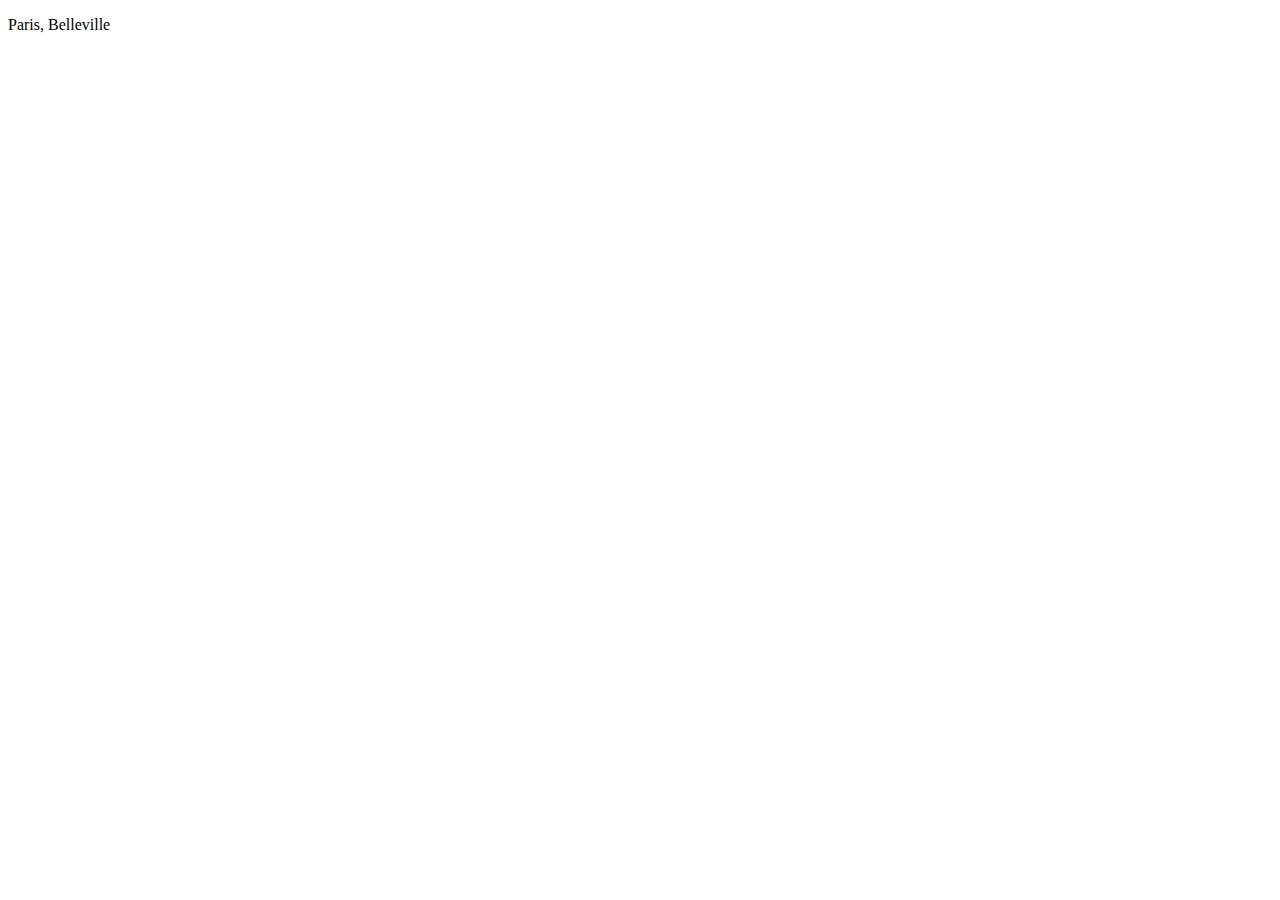
==== index.html @ 04f84d19 "début du projet" ====
<!DOCTYPE html>
<html lang="fr">

<head>
    <meta charset="UTF-8">
    <meta http-equiv="X-UA-Compatible" content="IE=edge">
    <meta name="viewport" content="width=device-width, initial-scale=1.0">
    <link rel="stylesheet" href="style.css">
    <title>OhMyFood</title>
</head>

<body>
    <header></header>
    <div>
        <i class="fa fa-map-marker" aria-hidden="true"></i>
        <p>Paris, Belleville </p>
    </div>
    <section>
        <h2></h2>
        <p></p><a href="#"></a>
    </section>
    <section></section>
    <section></section>

</body>

</html>
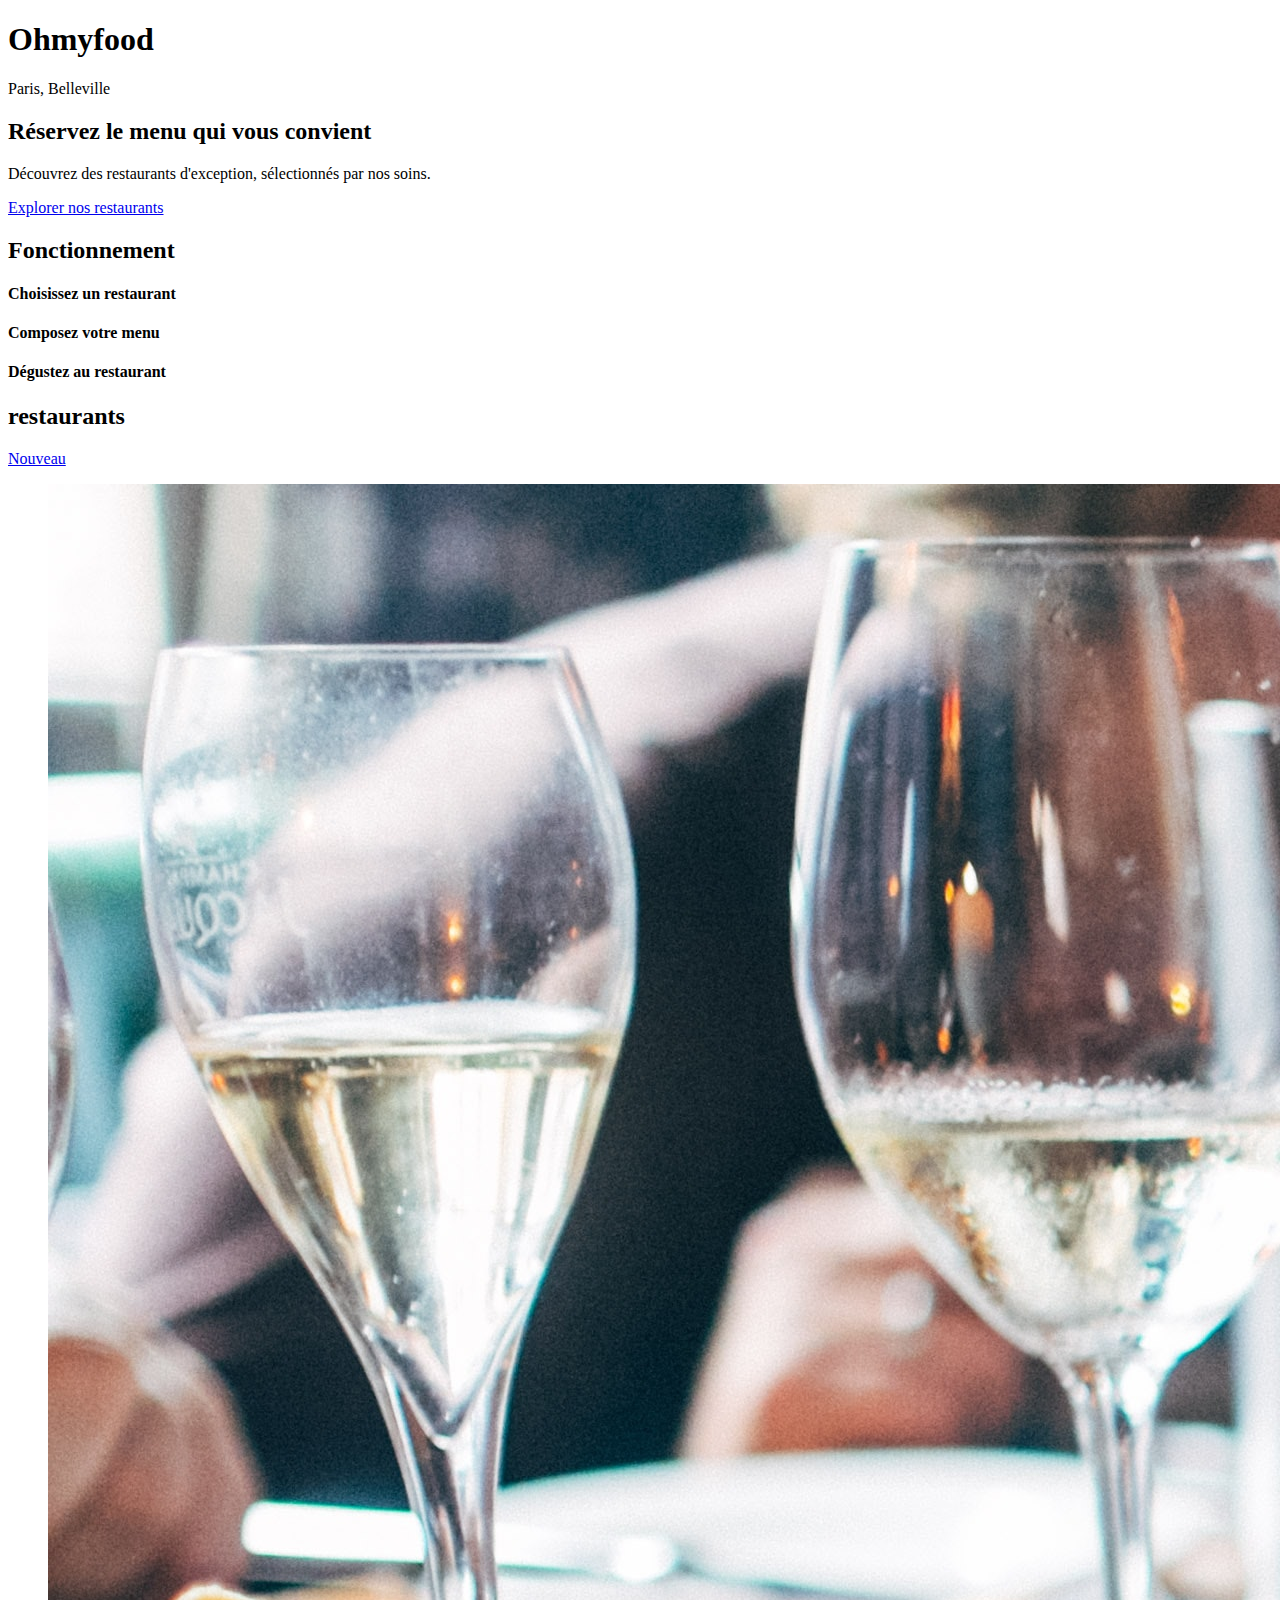
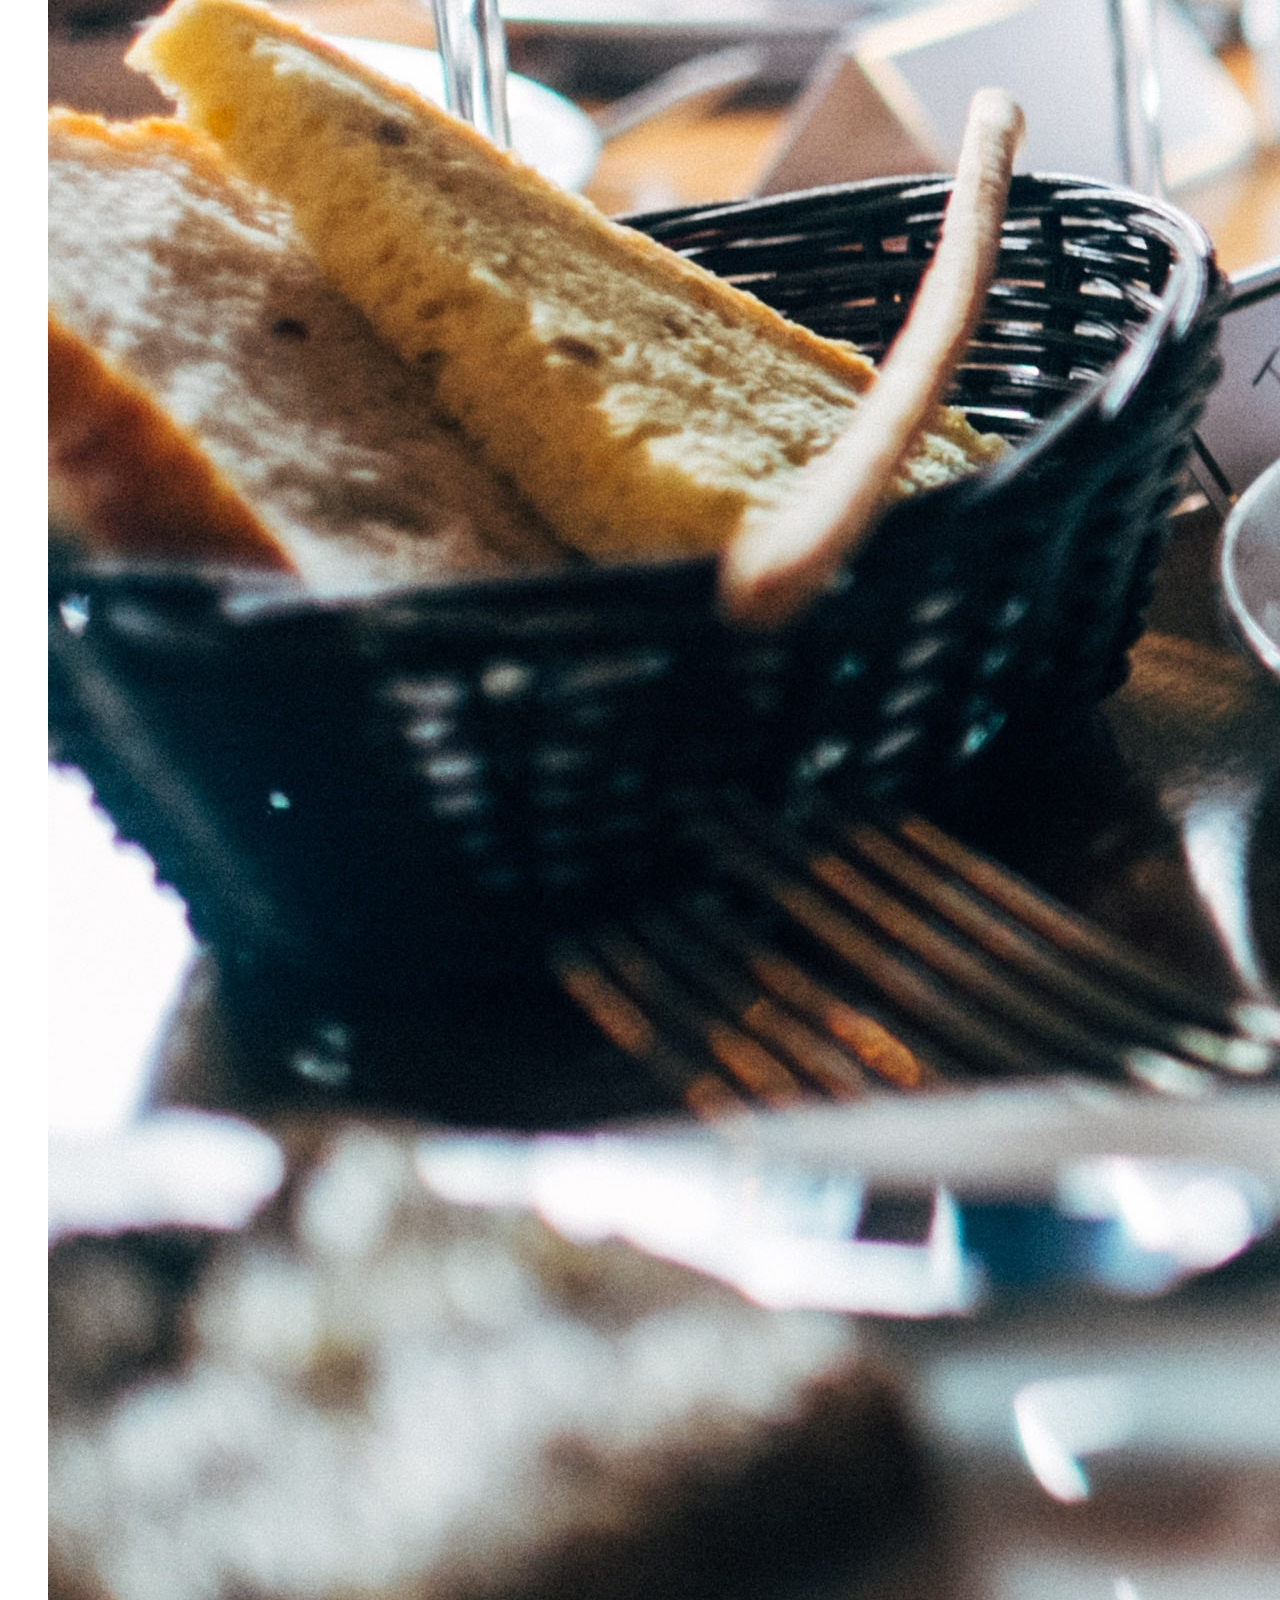
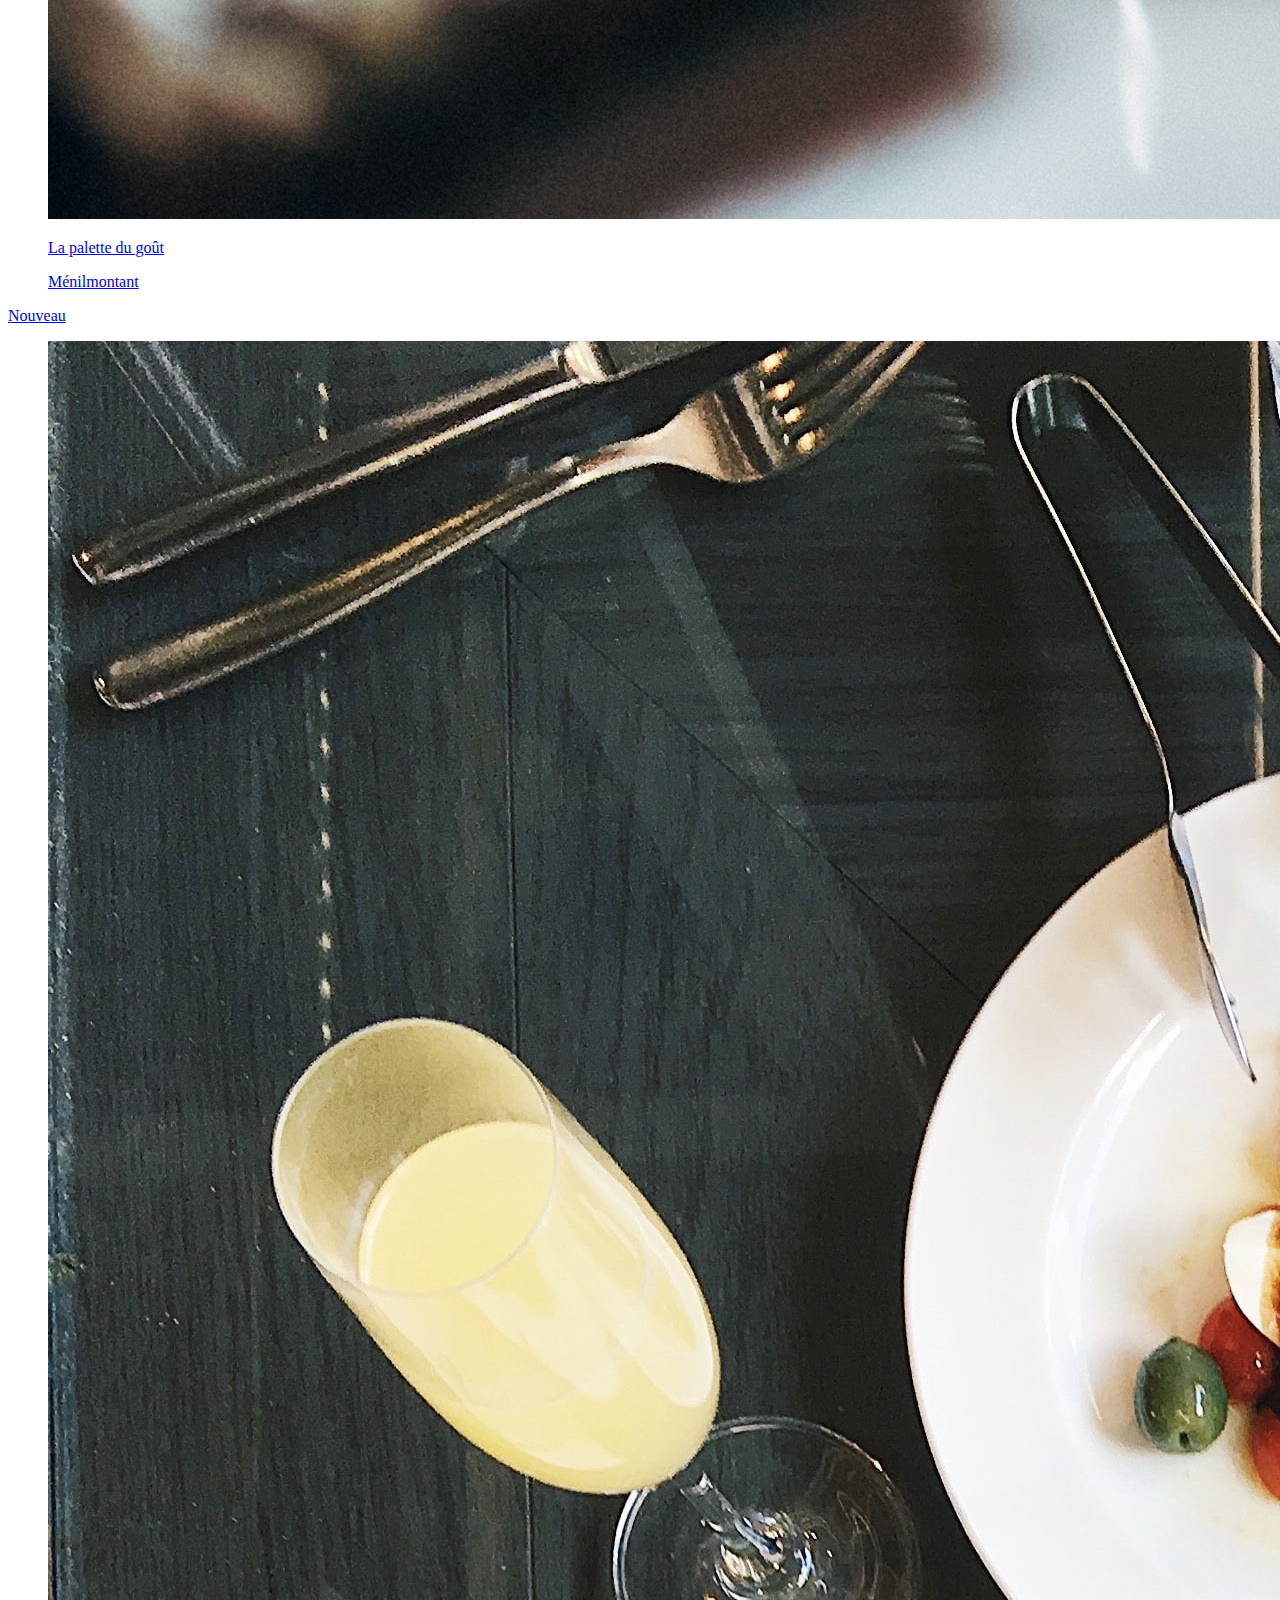
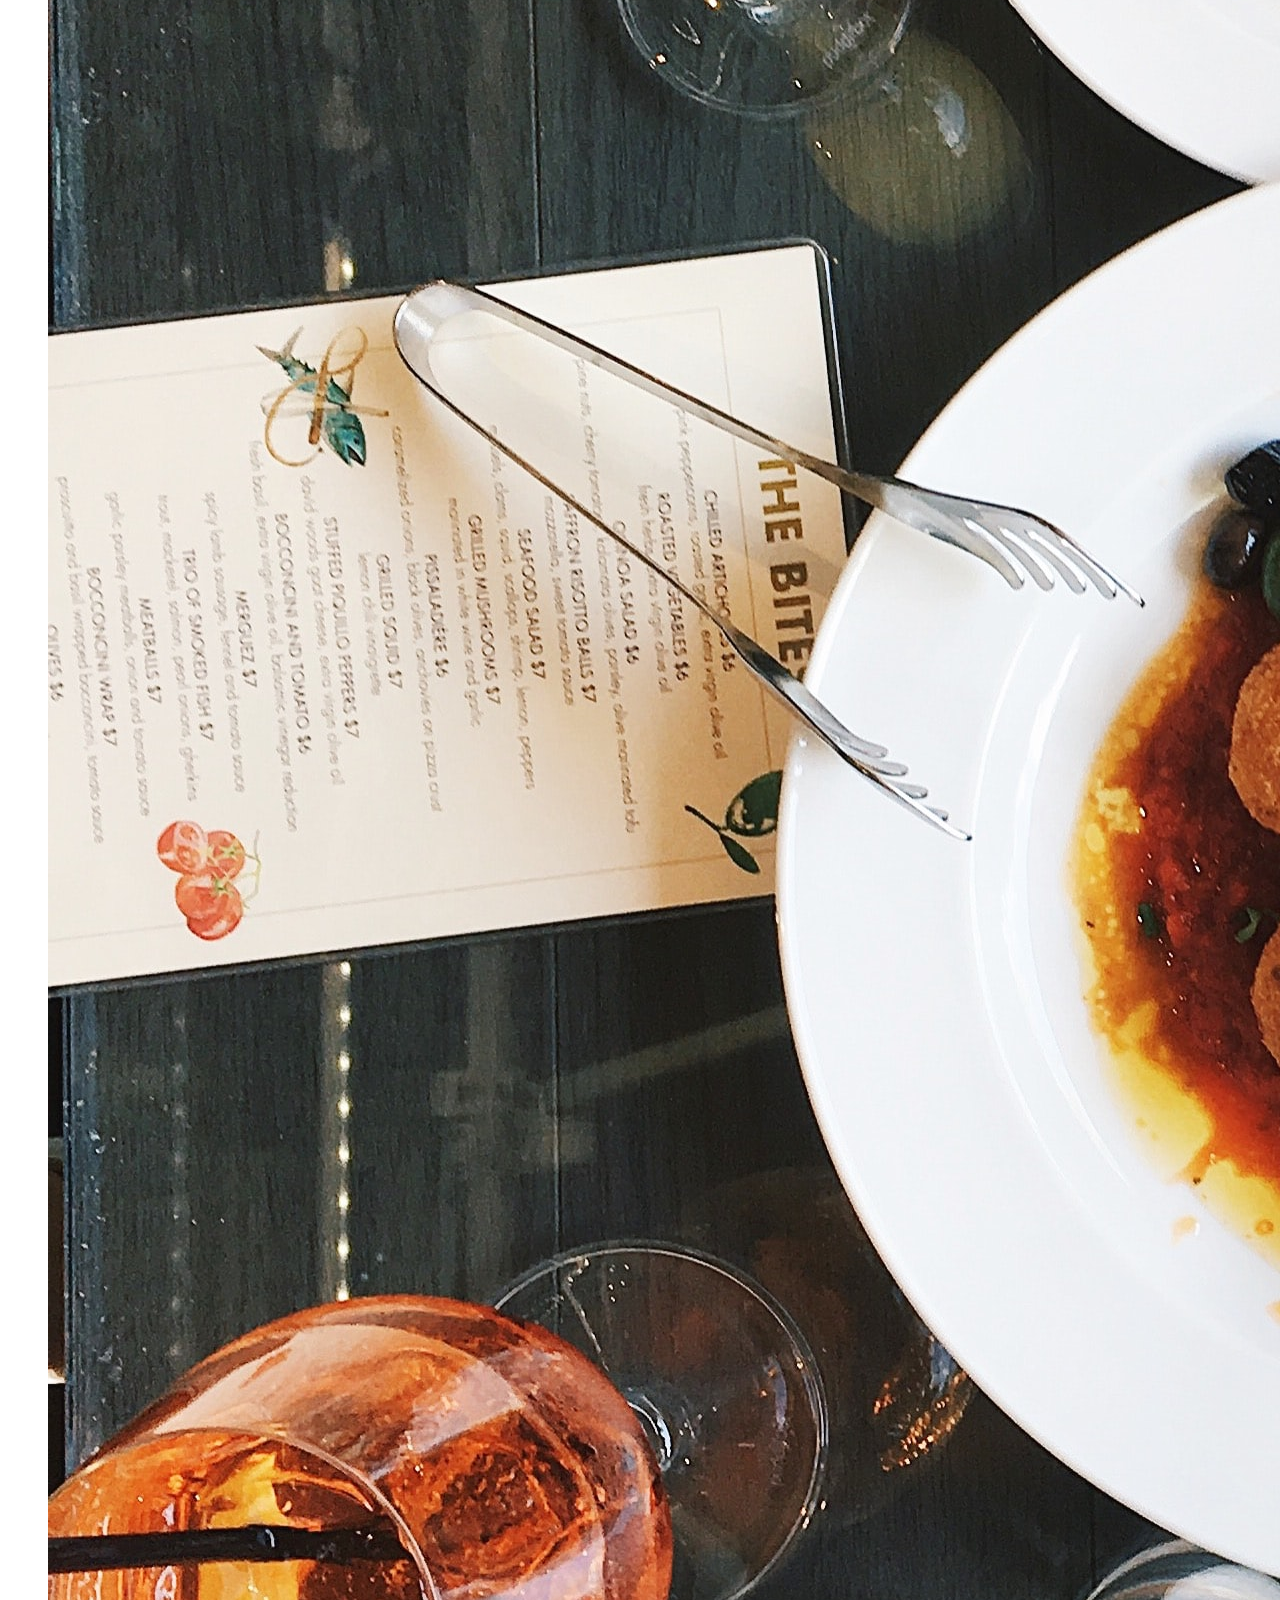
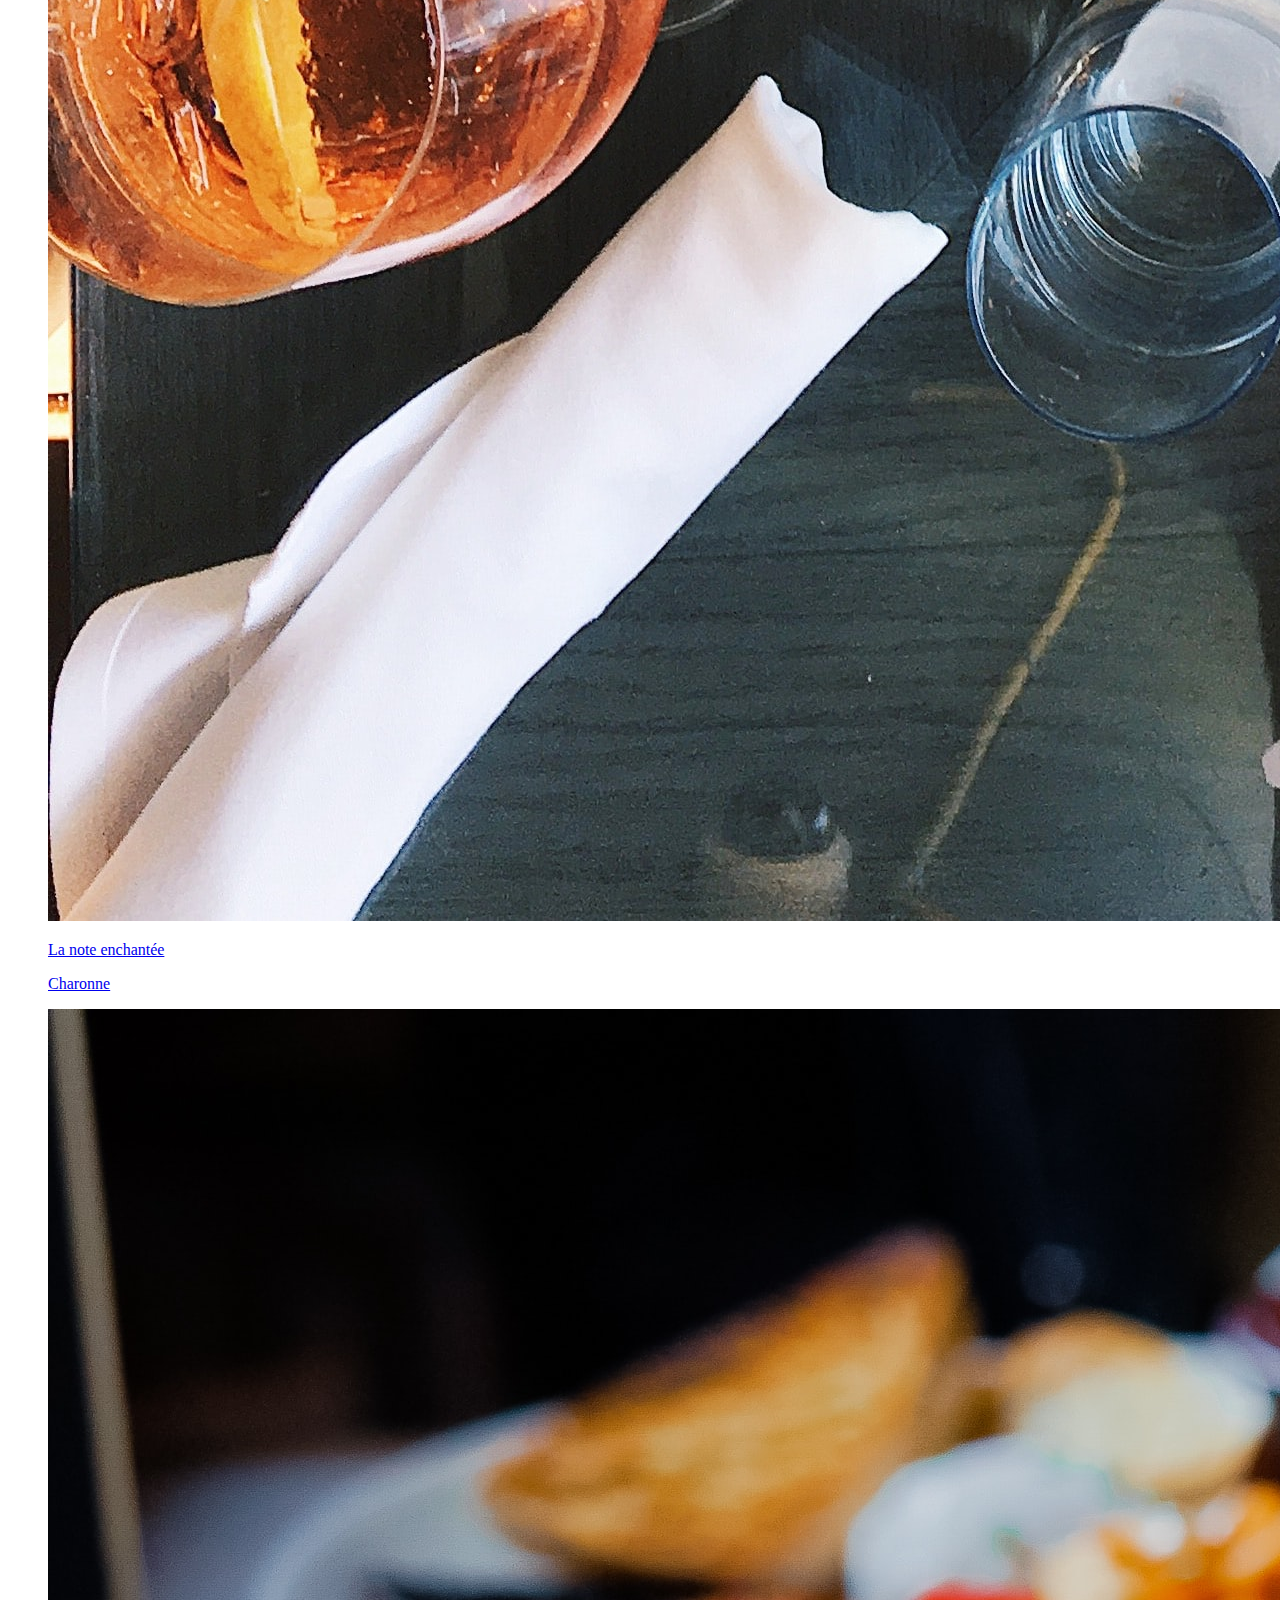
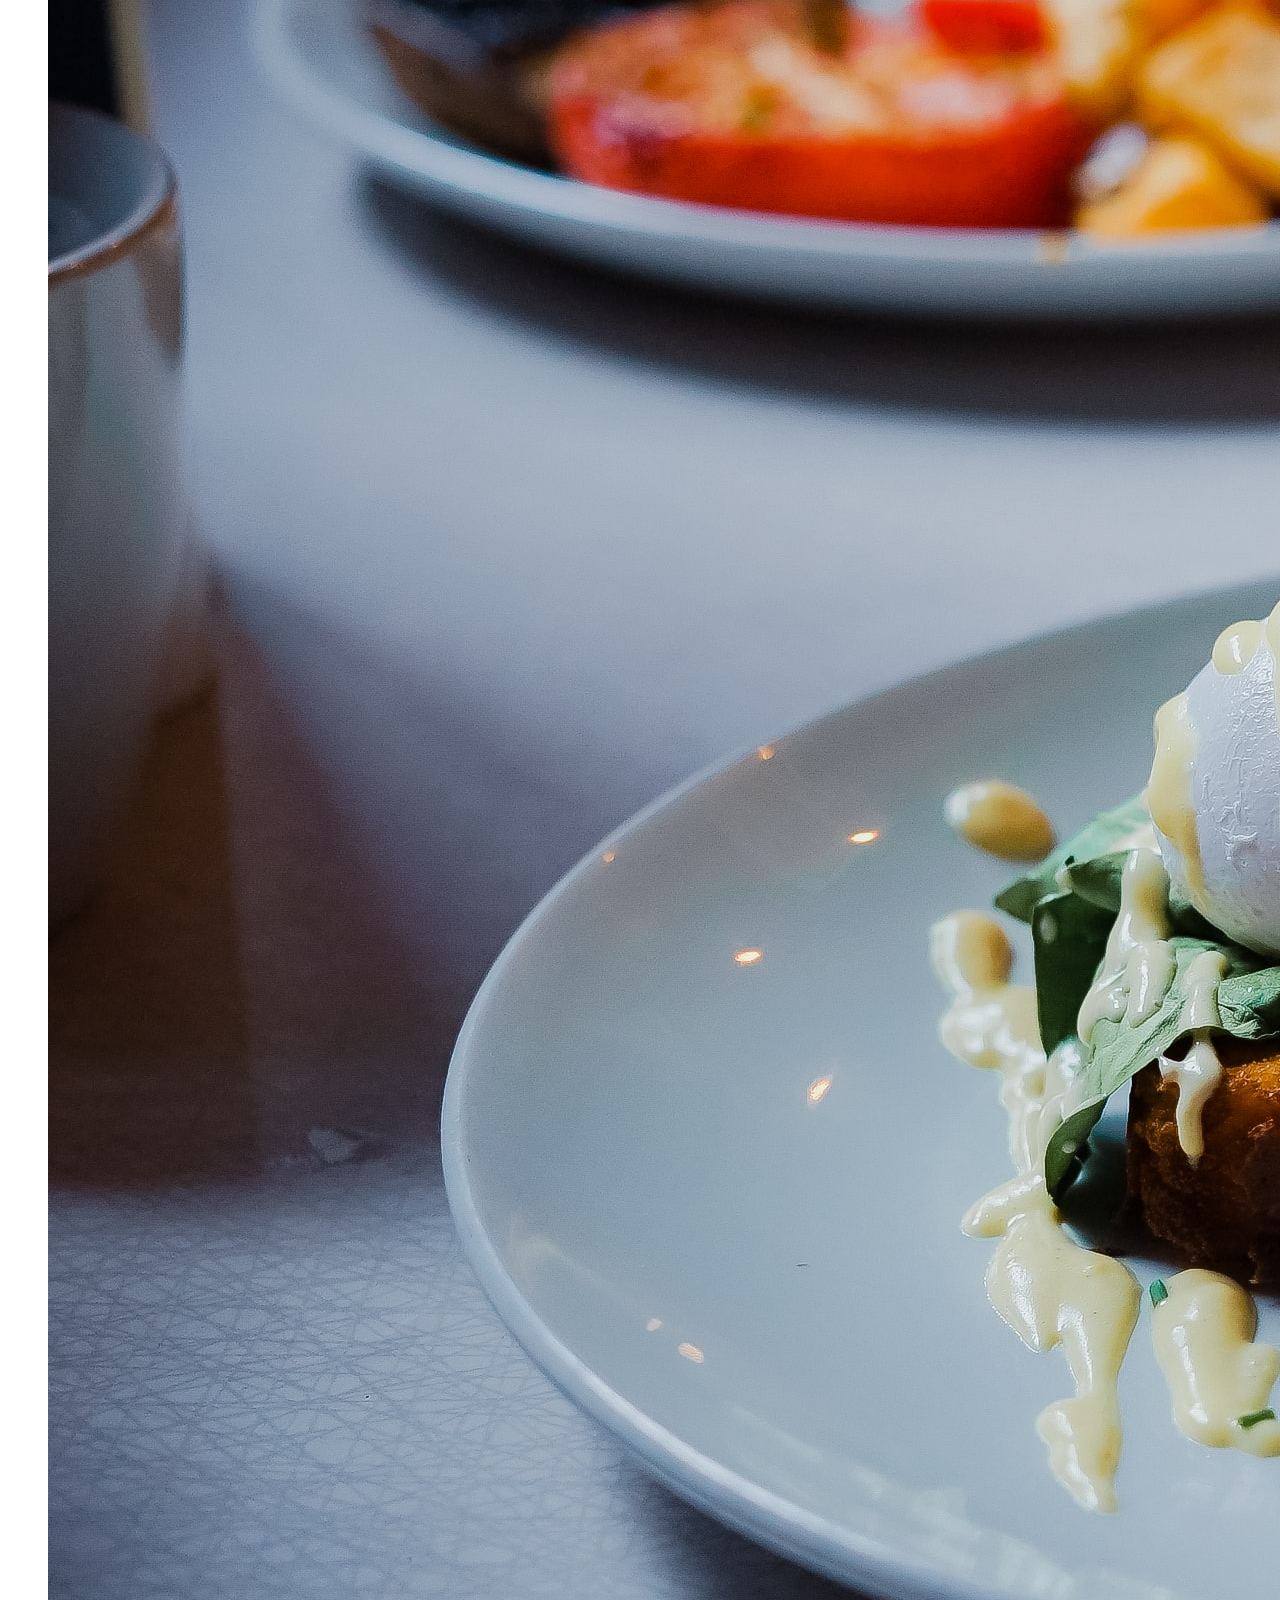
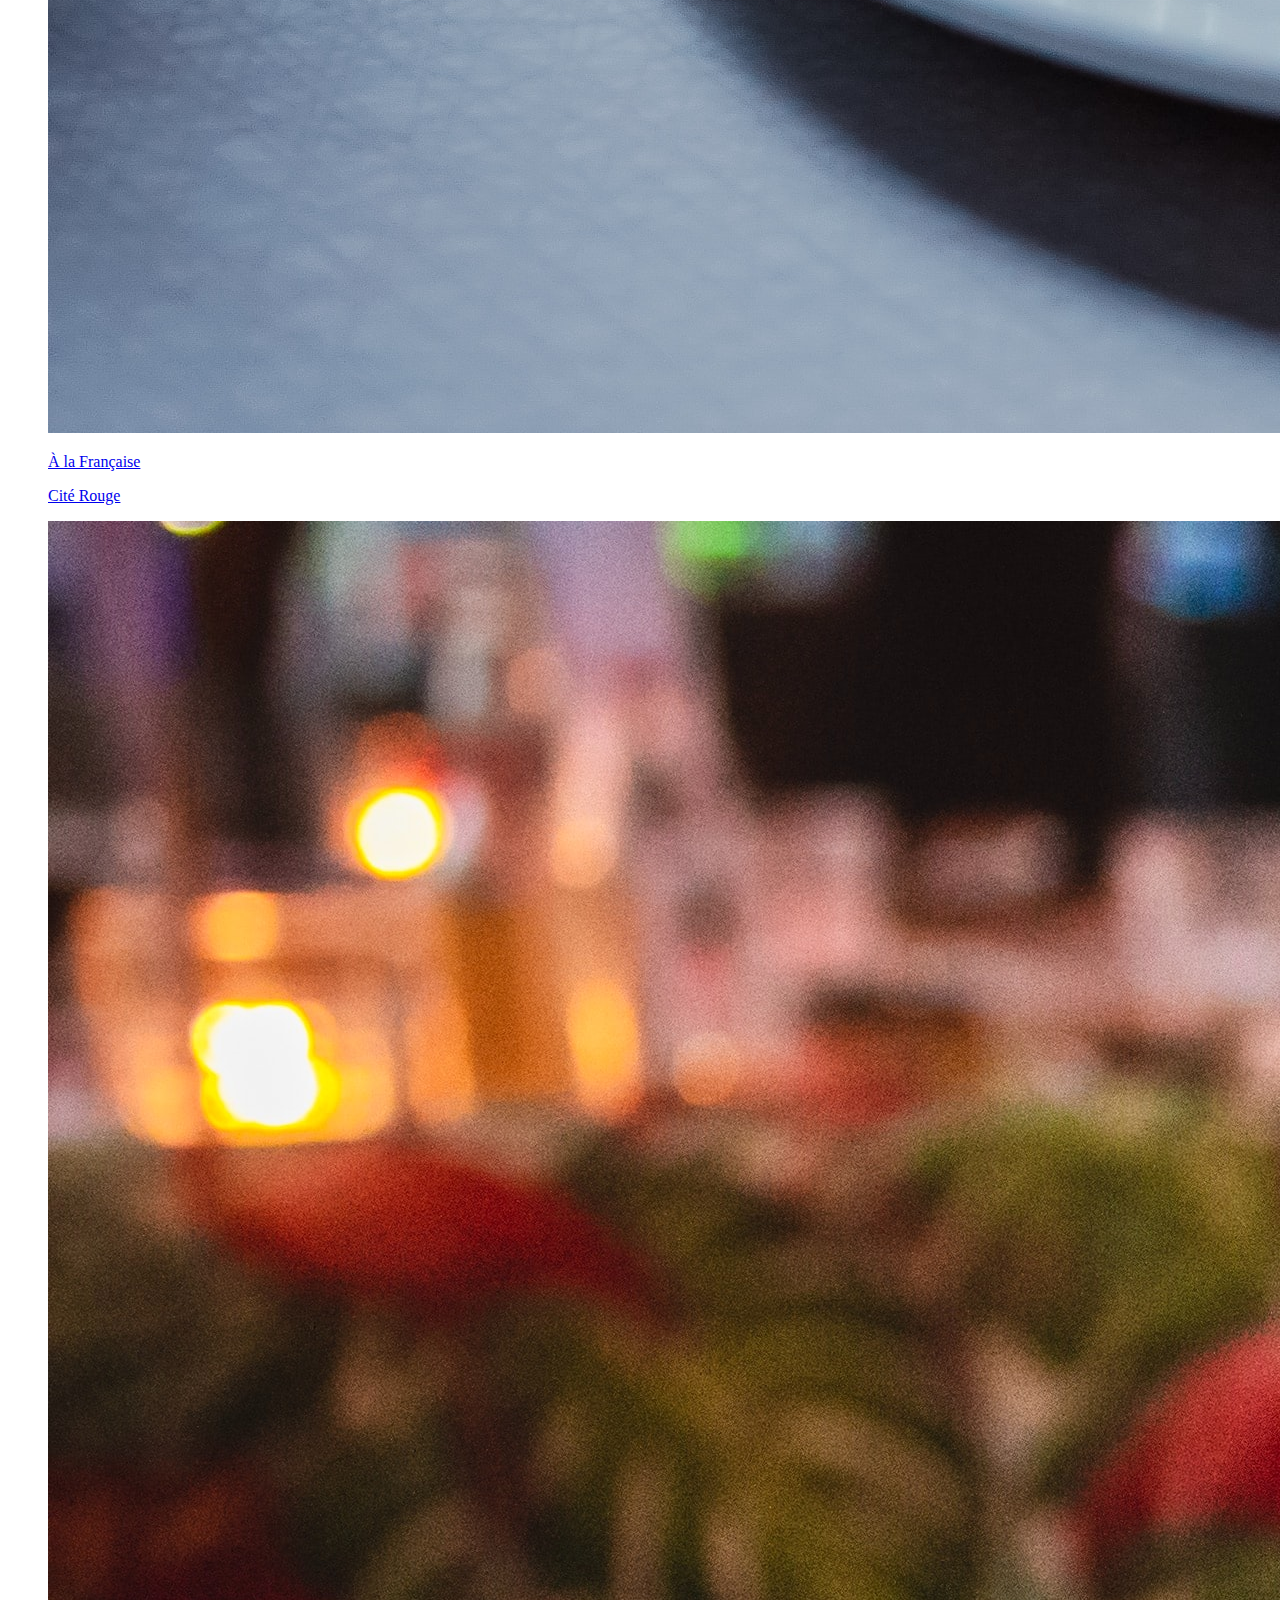
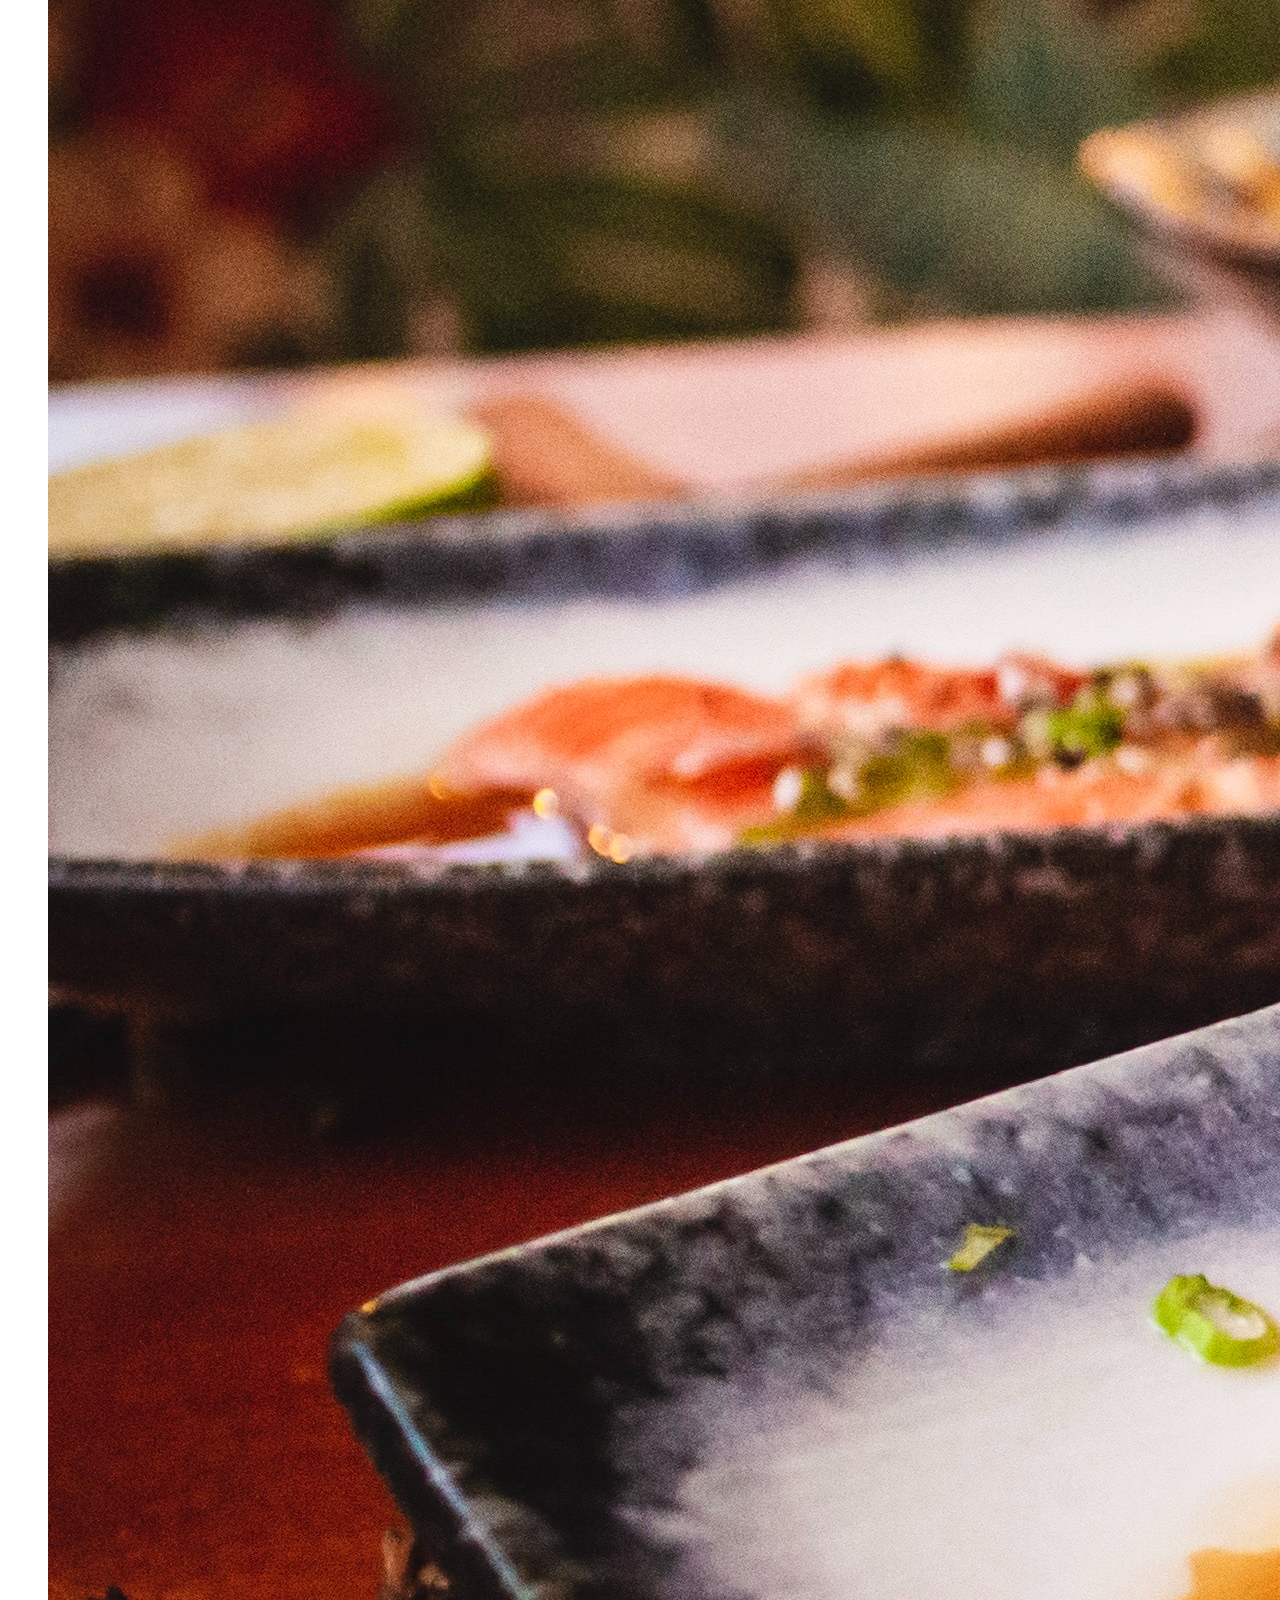
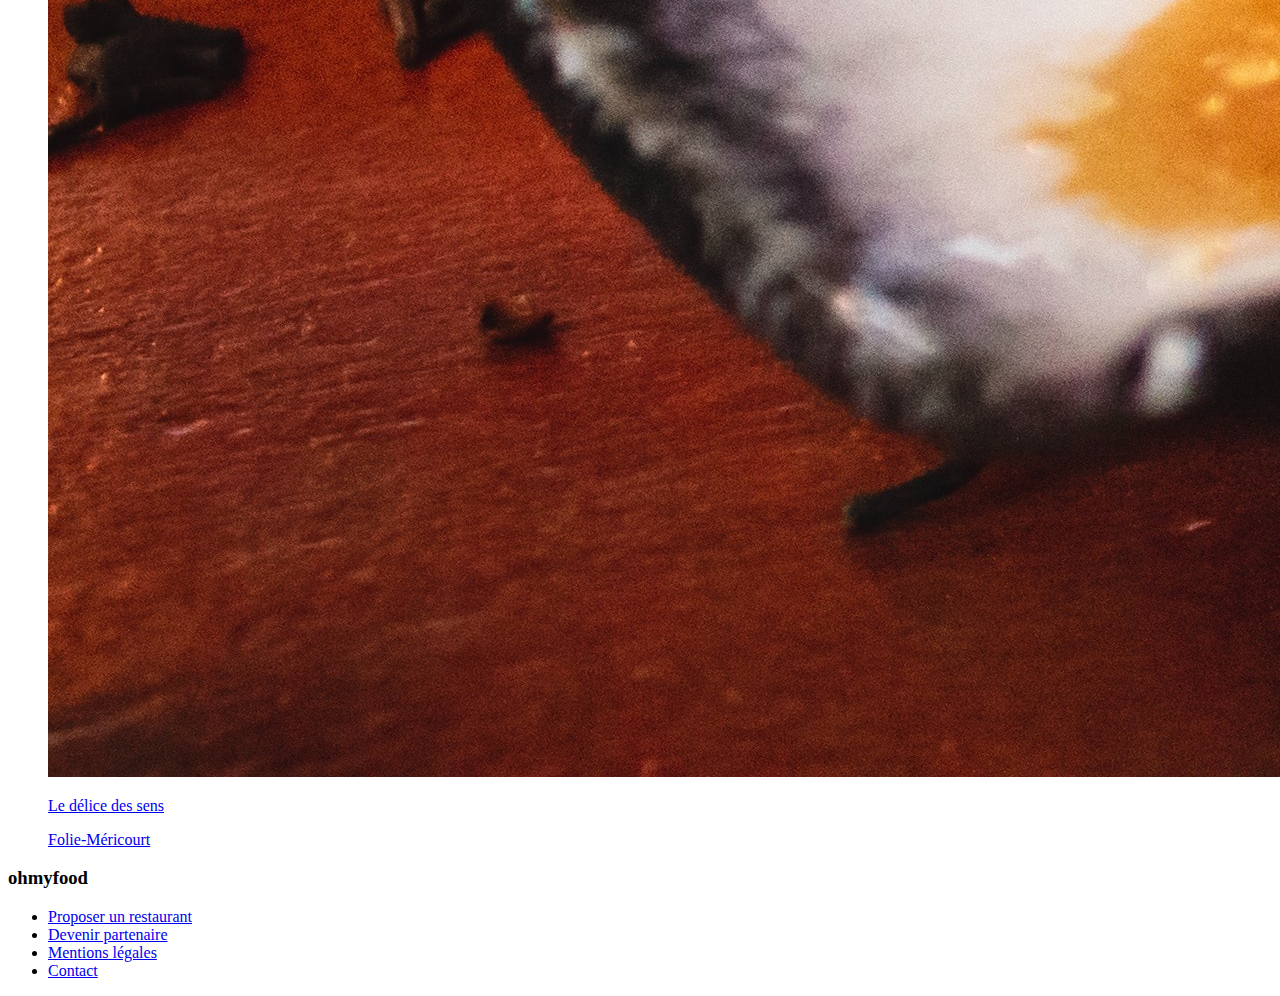
==== commit 2bf0a407: "first commit" ====
--- a/index.html
+++ b/index.html
@@ -5,23 +5,111 @@
     <meta charset="UTF-8">
     <meta http-equiv="X-UA-Compatible" content="IE=edge">
     <meta name="viewport" content="width=device-width, initial-scale=1.0">
+    <link rel="stylesheet" href="https://use.fontawesome.com/releases/v5.15.3/css/all.css"
+        integrity="sha384-SZXxX4whJ79/gErwcOYf+zWLeJdY/qpuqC4cAa9rOGUstPomtqpuNWT9wdPEn2fk" crossorigin="anonymous">
     <link rel="stylesheet" href="style.css">
     <title>OhMyFood</title>
 </head>
 
 <body>
-    <header></header>
-    <div>
-        <i class="fa fa-map-marker" aria-hidden="true"></i>
-        <p>Paris, Belleville </p>
-    </div>
+    <header>
+        <h1>Ohmyfood</h1>
+        <div>
+            <i class="fas fa-map-marker-alt"></i>
+            <p>Paris, Belleville </p>
+        </div>
+    </header>
     <section>
-        <h2></h2>
-        <p></p><a href="#"></a>
+        <h2>Réservez le menu qui vous convient</h2>
+        <p>Découvrez des restaurants d'exception, sélectionnés par nos soins.</p>
+        <a href="#">Explorer nos restaurants</a>
     </section>
-    <section></section>
-    <section></section>
-
+    <section>
+        <h2>Fonctionnement</h2>
+        <div>
+            <div><span></span><i class="fas fa-mobile-alt"></i>
+                <h4>Choisissez un restaurant</h4>
+            </div>
+            <div><span></span><i class="fas fa-list-ul"></i>
+                <h4>Composez votre menu</h4>
+            </div>
+            <div><span></span><i class="fas fa-store"></i>
+                <h4>Dégustez au restaurant</h4>
+            </div>
+        </div>
+    </section>
+    <section>
+        <h2>restaurants</h2>
+        <a href="pages/la_palette_du_gout.html">
+        <span>Nouveau</span>
+            <figure class="result">
+                <div class="img-crop">
+                    <img src="ressources/images/resto1.jpg" alt="La palette du goût">
+                </div>
+                <figcaption class="legende">
+                    <p>La palette du goût</p>
+                    <p>Ménilmontant</p>
+                    <i class="far fa-heart"></i>
+                </figcaption>
+            </figure>
+        </a>
+        <a href="pages/la_note_enchantee.html">
+            <span>Nouveau</span>
+            <figure class="result">
+                <div class="img-crop">
+                    <img src="ressources/images/resto2.jpg" alt="La note enchantée">
+                </div>
+                <figcaption class="legende">
+                    <p>La note enchantée</p>
+                    <p>Charonne</p>
+                    <i class="far fa-heart"></i>
+                </figcaption>
+            </figure>
+        </a>
+        <a href="pages/a_la_francaise.html">
+            <figure class="result">
+                <div class="img-crop">
+                    <img src="ressources/images/resto3.jpg" alt="À la Française">
+                </div>
+                <figcaption class="legende">
+                    <p>À la Française</p>
+                    <p>Cité Rouge</p>
+                    <i class="far fa-heart"></i>
+                </figcaption>
+            </figure>
+        </a>
+        <a href="pages/le_delice_des_sens.html">
+            <figure class="result">
+                <div class="img-crop">
+                    <img src="ressources/images/resto4.jpg" alt="Le délice des sens">
+                </div>
+                <figcaption class="legende">
+                    <p>Le délice des sens</p>
+                    <p>Folie-Méricourt</p>
+                    <i class="far fa-heart"></i>
+                </figcaption>
+            </figure>
+        </a>
+    </section>
+    <footer>
+        <h3>ohmyfood</h3>
+        <ul>
+            <li>
+                <i class="fas fa-utensils"></i>
+                <a href="#">Proposer un restaurant</a>
+            </li>
+            <li>
+                <i class="fas fa-hands-helping"></i>
+                <a href="#">Devenir partenaire</a>
+            </li>
+            <li>
+                <a href="#">Mentions légales</a>
+            </li>
+            <li>
+                <a href="mailto:blabla@example.com">Contact</a>
+            </li>
+        </ul>
+    </footer>
 </body>
 
 </html>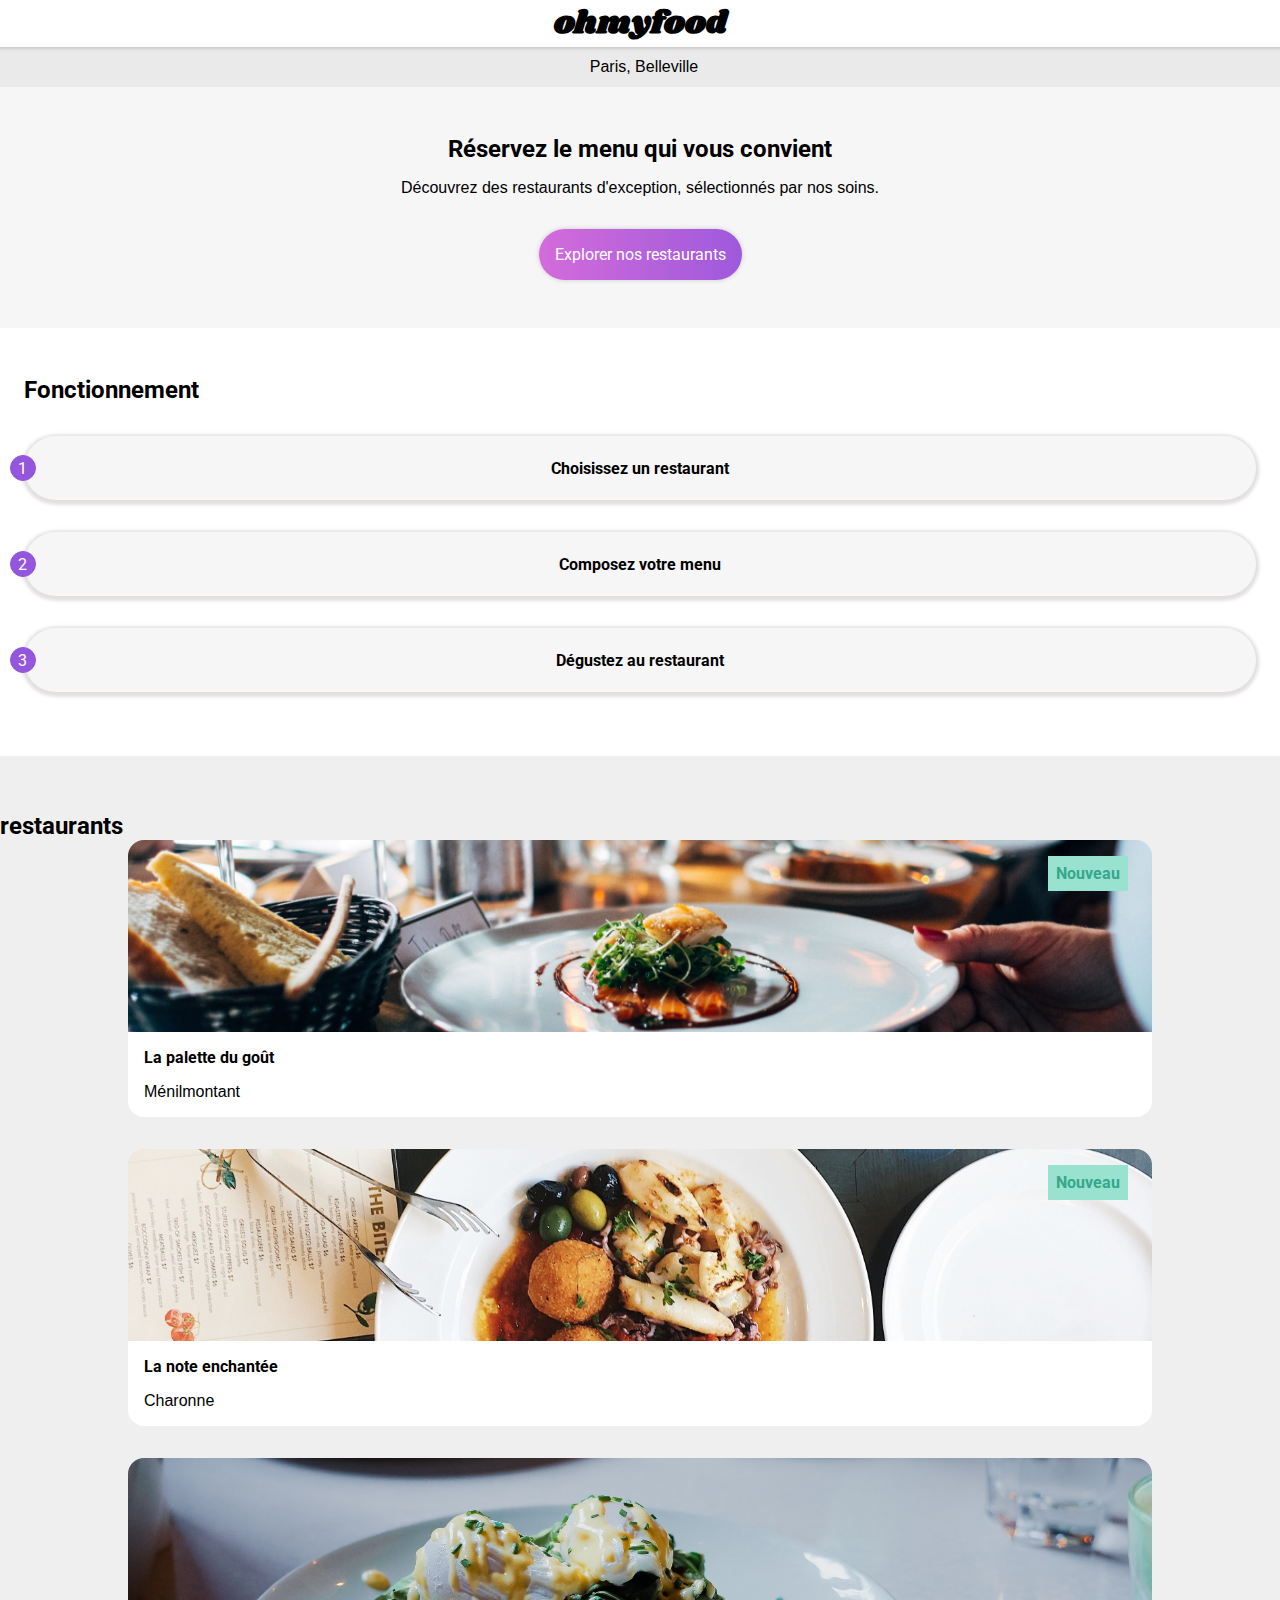
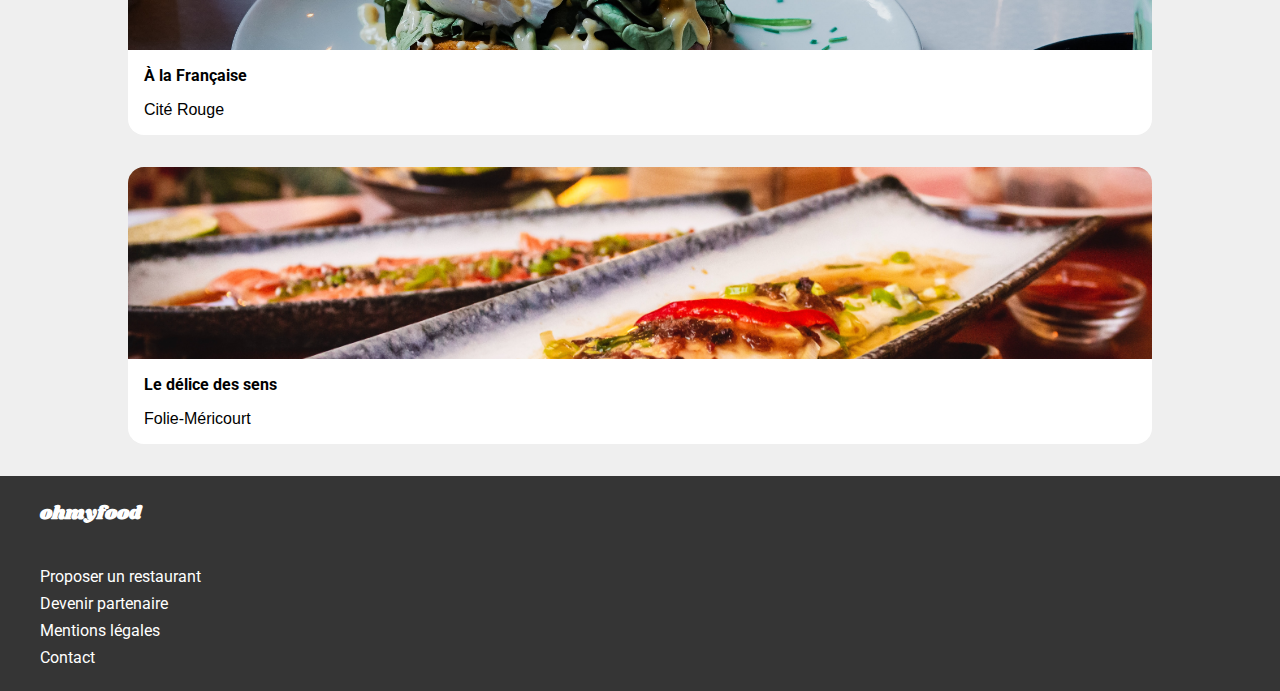
==== commit 78706823: "accueil + mobilefirst 90%" ====
--- a/index.html
+++ b/index.html
@@ -7,105 +7,117 @@
     <meta name="viewport" content="width=device-width, initial-scale=1.0">
     <link rel="stylesheet" href="https://use.fontawesome.com/releases/v5.15.3/css/all.css"
         integrity="sha384-SZXxX4whJ79/gErwcOYf+zWLeJdY/qpuqC4cAa9rOGUstPomtqpuNWT9wdPEn2fk" crossorigin="anonymous">
-    <link rel="stylesheet" href="style.css">
+    <link rel="stylesheet" href="ressources/css/style.css">
     <title>OhMyFood</title>
 </head>
 
 <body>
     <header>
-        <h1>Ohmyfood</h1>
-        <div>
-            <i class="fas fa-map-marker-alt"></i>
-            <p>Paris, Belleville </p>
+        <h1>ohmyfood</h1>
+        <div class="location">
+            <i class="fas fa-map-marker-alt location__marker"></i>
+            <p class="location__text">Paris, Belleville </p>
         </div>
     </header>
-    <section>
-        <h2>Réservez le menu qui vous convient</h2>
-        <p>Découvrez des restaurants d'exception, sélectionnés par nos soins.</p>
-        <a href="#">Explorer nos restaurants</a>
+    <section class="reservation">
+        <h2 class="reservation__title">Réservez le menu qui vous convient</h2>
+        <p class="reservation__text">Découvrez des restaurants d'exception, sélectionnés par nos soins.</p>
+        <a class="reservation__button" href="#">Explorer nos restaurants</a>
     </section>
-    <section>
-        <h2>Fonctionnement</h2>
-        <div>
-            <div><span></span><i class="fas fa-mobile-alt"></i>
+    <section class="tutorial">
+        <h2 class="tutorial__title">Fonctionnement</h2>
+        <div class="tutorial__list">
+            <div class="tutorial__button">
+                <span class="tutorial__number">1</span>
+                <i class="fas fa-mobile-alt tutorial__logo"></i>
                 <h4>Choisissez un restaurant</h4>
             </div>
-            <div><span></span><i class="fas fa-list-ul"></i>
+            <div class="tutorial__button">
+                <span class="tutorial__number">2</span>
+                <i class="fas fa-list-ul tutorial__logo"></i>
                 <h4>Composez votre menu</h4>
             </div>
-            <div><span></span><i class="fas fa-store"></i>
+            <div class="tutorial__button">
+                <span class="tutorial__number">3</span>
+                <i class="fas fa-store  tutorial__logo"></i>
                 <h4>Dégustez au restaurant</h4>
             </div>
         </div>
     </section>
-    <section>
-        <h2>restaurants</h2>
-        <a href="pages/la_palette_du_gout.html">
-        <span>Nouveau</span>
-            <figure class="result">
-                <div class="img-crop">
-                    <img src="ressources/images/resto1.jpg" alt="La palette du goût">
-                </div>
-                <figcaption class="legende">
-                    <p>La palette du goût</p>
-                    <p>Ménilmontant</p>
-                    <i class="far fa-heart"></i>
-                </figcaption>
+    <section class="restaurants">
+        <h2 class="restaurants_title">restaurants</h2>
+        <div class="restaurants__grid">
+            <figure class="restaurants__card">
+                <a href="pages/la_palette_du_gout.html">
+                    <span class="restaurants__new">Nouveau</span>
+                    <div class="restaurants__images">
+                        <img src="ressources/images/resto1.jpg" alt="La palette du goût">
+                    </div>
+                    <figcaption class="restaurants__description">
+                        <h3>La palette du goût</h3>
+                        <p>Ménilmontant</p>
+                    </figcaption>
+                </a>
+                <i class="far fa-heart restaurants__like--empty"></i>
+                <i class="fas fa-heart restaurants__like--filled"></i>
             </figure>
-        </a>
-        <a href="pages/la_note_enchantee.html">
-            <span>Nouveau</span>
-            <figure class="result">
-                <div class="img-crop">
-                    <img src="ressources/images/resto2.jpg" alt="La note enchantée">
-                </div>
-                <figcaption class="legende">
-                    <p>La note enchantée</p>
-                    <p>Charonne</p>
-                    <i class="far fa-heart"></i>
-                </figcaption>
+            <figure class="restaurants__card">
+                <a href="pages/la_note_enchantee.html">
+                    <span class="restaurants__new">Nouveau</span>
+                    <div class="restaurants__images">
+                        <img src="ressources/images/resto2.jpg" alt="La note enchantée">
+                    </div>
+                    <figcaption class="restaurants__description">
+                        <h3>La note enchantée</h3>
+                        <p>Charonne</p>
+                    </figcaption>
+                </a>
+                <i class="far fa-heart restaurants__like--empty"></i>
+                <i class="fas fa-heart restaurants__like--filled"></i>
             </figure>
-        </a>
-        <a href="pages/a_la_francaise.html">
-            <figure class="result">
-                <div class="img-crop">
-                    <img src="ressources/images/resto3.jpg" alt="À la Française">
-                </div>
-                <figcaption class="legende">
-                    <p>À la Française</p>
-                    <p>Cité Rouge</p>
-                    <i class="far fa-heart"></i>
-                </figcaption>
+            <figure class="restaurants__card">
+                <a href="pages/a_la_francaise.html">
+                    <div class="restaurants__images">
+                        <img src="ressources/images/resto3.jpg" alt="À la Française">
+                    </div>
+                    <figcaption class="restaurants__description">
+                        <h3>À la Française</h3>
+                        <p>Cité Rouge</p>
+                    </figcaption>
+                </a>
+                <i class="far fa-heart restaurants__like--empty"></i>
+                <i class="fas fa-heart restaurants__like--filled"></i>
             </figure>
-        </a>
-        <a href="pages/le_delice_des_sens.html">
-            <figure class="result">
-                <div class="img-crop">
-                    <img src="ressources/images/resto4.jpg" alt="Le délice des sens">
-                </div>
-                <figcaption class="legende">
-                    <p>Le délice des sens</p>
-                    <p>Folie-Méricourt</p>
-                    <i class="far fa-heart"></i>
-                </figcaption>
+            <figure class="restaurants__card">
+                <a href="pages/le_delice_des_sens.html">
+                    <div class="restaurants__images">
+                        <img src="ressources/images/resto4.jpg" alt="Le délice des sens">
+                    </div>
+                    <figcaption class="restaurants__description">
+                        <h3>Le délice des sens</h3>
+                        <p>Folie-Méricourt</p>
+                    </figcaption>
+                </a>
+                <i class="far fa-heart restaurants__like--empty"></i>
+                <i class="fas fa-heart restaurants__like--filled"></i>
             </figure>
-        </a>
+        </div>
     </section>
-    <footer>
-        <h3>ohmyfood</h3>
-        <ul>
-            <li>
+    <footer class="footer">
+        <h3 class="footer__title">ohmyfood</h3>
+        <ul class="footer__list">
+            <li class="footer__item">
                 <i class="fas fa-utensils"></i>
                 <a href="#">Proposer un restaurant</a>
             </li>
-            <li>
+            <li class="footer__item">
                 <i class="fas fa-hands-helping"></i>
                 <a href="#">Devenir partenaire</a>
             </li>
-            <li>
+            <li class="footer__item">
                 <a href="#">Mentions légales</a>
             </li>
-            <li>
+            <li class="footer__item">
                 <a href="mailto:blabla@example.com">Contact</a>
             </li>
         </ul>
--- a/ressources/css/style.css
+++ b/ressources/css/style.css
@@ -0,0 +1,223 @@
+@import url("https://fonts.googleapis.com/css2?family=Roboto:ital,wght@0,100;0,500;1,300&display=swap");
+@import url("https://fonts.googleapis.com/css2?family=Shrikhand&display=swap");
+* {
+  margin: 0;
+  padding: 0;
+}
+
+p {
+  font-family: "Roboto Light", arial;
+}
+
+a {
+  text-decoration: none;
+}
+
+h3 {
+  font-weight: bold;
+}
+
+h1,
+.footer__title {
+  font-family: "Shrikhand", cursive;
+}
+
+body {
+  font-family: "Roboto", sans-serif;
+}
+
+header {
+  display: flex;
+  flex-direction: column;
+  text-align: center;
+}
+header .location {
+  display: flex;
+  flex-direction: row;
+  justify-content: center;
+  align-items: center;
+  background-color: #eaeaea;
+  height: 2.5rem;
+  box-shadow: inset 0px 11px 3px -9px #ccc;
+}
+header .location__marker {
+  margin-right: 0.5rem;
+}
+
+.reservation {
+  display: flex;
+  flex-direction: column;
+  text-align: center;
+  align-items: center;
+  background-color: #f6f6f6;
+}
+.reservation__title {
+  text-align: center;
+  margin: 3rem 2rem 0rem 2rem;
+}
+.reservation__text {
+  margin: 1rem 2rem 2rem 2rem;
+}
+.reservation__button {
+  font-family: "Roboto", sans-serif;
+  color: #fff;
+  padding: 1rem 1rem 1rem 1rem;
+  border-radius: 2rem;
+  cursor: pointer;
+  transition: all 0.3s ease-in-out;
+  background-size: 200%;
+  background-image: linear-gradient(90deg, #FF79DA, #9356DC);
+  background-position: 80%;
+  box-shadow: 0 0 5px #0000002e;
+  margin-bottom: 3rem;
+}
+.reservation__button:hover {
+  transform: scale(1.05);
+  background-position: 30%;
+}
+
+.tutorial {
+  margin: 3rem 1.5rem 4rem 1.5rem;
+}
+.tutorial__list {
+  display: flex;
+  flex-direction: column;
+}
+.tutorial__number {
+  display: flex;
+  flex-direction: row;
+  justify-content: center;
+  align-items: center;
+  color: #fff;
+  position: absolute;
+  left: -0.9rem;
+  width: 1.5rem;
+  height: 1.5rem;
+  background-color: #9356DC;
+  border: 1px solid #9356DC;
+  border-radius: 1rem;
+}
+.tutorial__logo {
+  position: absolute;
+  left: 1.1rem;
+  color: #bdbdbd;
+}
+.tutorial__button {
+  display: flex;
+  flex-direction: row;
+  justify-content: center;
+  align-items: center;
+  background-color: #f6f6f6;
+  border-radius: 2rem;
+  box-shadow: 0 0.1rem 0.2rem 0.2rem rgba(214, 209, 209, 0.7);
+  margin-top: 2rem;
+  height: 4rem;
+  transition: all 0.2s ease-in;
+  position: relative;
+}
+.tutorial__button:hover {
+  background-color: #f5edff;
+  box-shadow: 10px 20px 19px rgba(0, 0, 0, 0.1);
+  transform: scale(1.01);
+}
+
+.restaurants {
+  background-color: #efefef;
+  display: flex;
+  flex-direction: column;
+  justify-content: center;
+  padding-top: 3.5rem;
+}
+.restaurants__grid {
+  display: flex;
+  flex-direction: column;
+  align-items: center;
+  flex-wrap: wrap;
+}
+.restaurants__new {
+  padding: 0.5rem;
+  background-color: #99E2D0;
+  color: #35a78b;
+  font-weight: bold;
+  position: absolute;
+  right: 1.5rem;
+  top: 1rem;
+}
+.restaurants__card {
+  position: relative;
+  width: 80%;
+  border-radius: 1rem;
+}
+.restaurants__images {
+  height: 12rem;
+  overflow: hidden;
+  border-radius: 1rem 1rem 0 0;
+}
+.restaurants__images img {
+  object-fit: cover;
+  height: 12rem;
+  width: 100%;
+}
+.restaurants__description {
+  color: black;
+  background-color: white;
+  border-radius: 0 0 1rem 1rem;
+  margin-bottom: 2rem;
+}
+.restaurants__description p,
+.restaurants__description h3 {
+  font-size: 100%;
+}
+.restaurants__description h3 {
+  padding: 1rem 1rem 0rem 1rem;
+}
+.restaurants__description p {
+  padding: 1rem 1rem 1rem 1rem;
+}
+.restaurants__like--empty, .restaurants__like--filled {
+  font-size: 1.5rem;
+  position: absolute;
+  bottom: 3.5rem;
+  right: 2rem;
+  cursor: grab;
+  transition: all 0.3s ease-in-out;
+}
+.restaurants__like--empty {
+  opacity: 1;
+}
+.restaurants__like--filled {
+  opacity: 0;
+}
+.restaurants__like--empty:hover {
+  opacity: 0;
+}
+.restaurants__like--filled:hover {
+  opacity: 1;
+  background: linear-gradient(90deg, #FF79DA, #9356DC);
+  -webkit-background-clip: text;
+  color: transparent;
+  border-radius: 0.5rem;
+}
+
+.footer {
+  background-color: #353535;
+  color: white;
+  display: flex;
+  flex-direction: column;
+}
+.footer__title {
+  margin: 1.5rem 0rem 1.5rem 2.5rem;
+}
+.footer__list {
+  margin: 1rem 0rem 1rem 0rem;
+}
+.footer__item {
+  list-style-type: none;
+  margin-left: 2.5rem;
+  margin-bottom: 0.5rem;
+}
+.footer__item a {
+  color: white;
+}
+
+/*# sourceMappingURL=style.css.map */
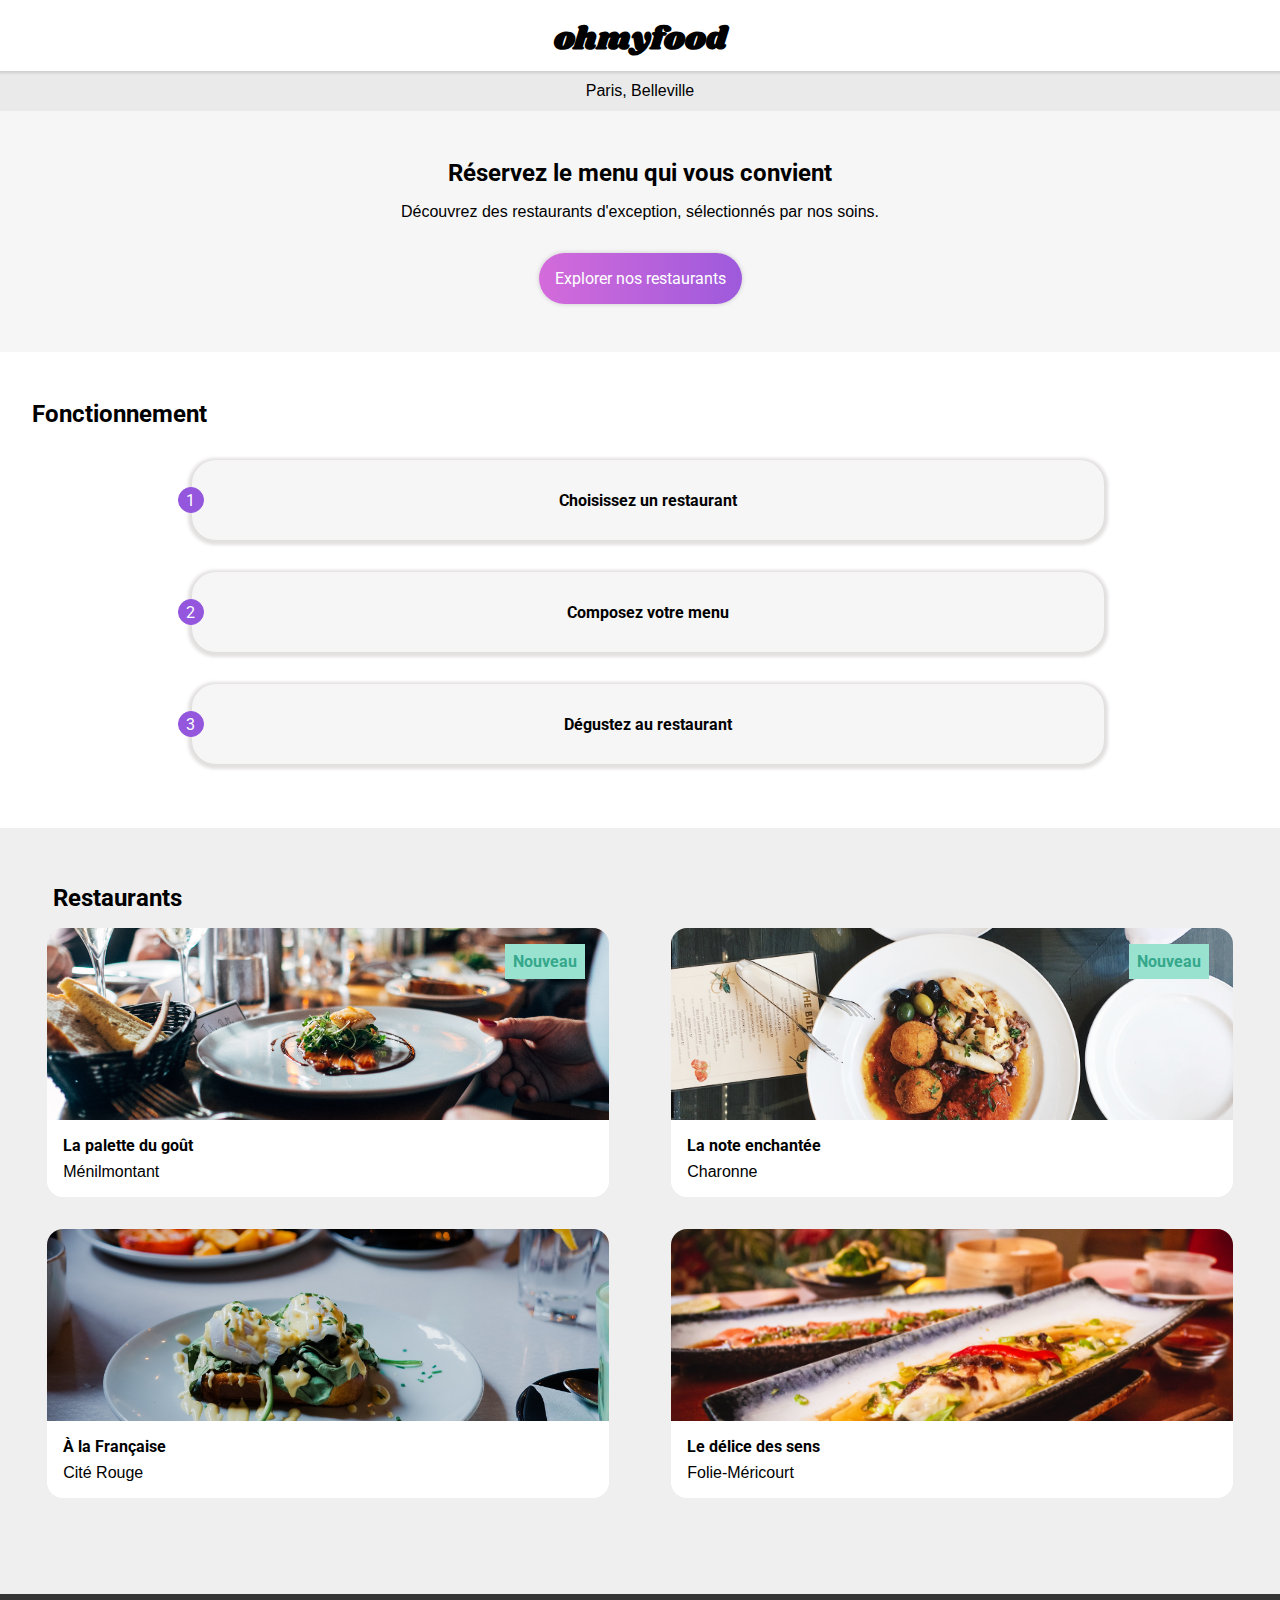
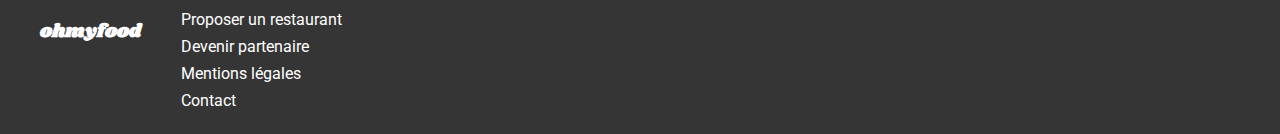
==== commit 6541d729: "accueil 100% + responsive + début des pages" ====
--- a/index.html
+++ b/index.html
@@ -12,11 +12,16 @@
 </head>
 
 <body>
-    <header>
-        <h1>ohmyfood</h1>
-        <div class="location">
-            <i class="fas fa-map-marker-alt location__marker"></i>
-            <p class="location__text">Paris, Belleville </p>
+    <section class="loader">
+        <div class="loader__dot one">.</div>
+        <div class="loader__dot two">.</div>
+        <div class="loader__dot three">.</div>
+    </section>
+    <header class="header">
+        <h1 class="header__logo">ohmyfood</h1>
+        <div class="header__location">
+            <i class="fas fa-map-marker-alt header__marker"></i>
+            <p class="header__text">Paris, Belleville </p>
         </div>
     </header>
     <section class="reservation">
@@ -29,7 +34,9 @@
         <div class="tutorial__list">
             <div class="tutorial__button">
                 <span class="tutorial__number">1</span>
-                <i class="fas fa-mobile-alt tutorial__logo"></i>
+                <span class="tutorial__logo">
+                    <i class="fas fa-mobile-alt"></i>
+                </span>
                 <h4>Choisissez un restaurant</h4>
             </div>
             <div class="tutorial__button">
@@ -45,7 +52,7 @@
         </div>
     </section>
     <section class="restaurants">
-        <h2 class="restaurants_title">restaurants</h2>
+        <h2 class="restaurants__title">Restaurants</h2>
         <div class="restaurants__grid">
             <figure class="restaurants__card">
                 <a href="pages/la_palette_du_gout.html">
--- a/ressources/css/style.css
+++ b/ressources/css/style.css
@@ -1,5 +1,88 @@
+/*********************
+BREAKPOINTS
+*********************/
 @import url("https://fonts.googleapis.com/css2?family=Roboto:ital,wght@0,100;0,500;1,300&display=swap");
 @import url("https://fonts.googleapis.com/css2?family=Shrikhand&display=swap");
+.header-pages {
+  display: flex;
+  flex-direction: column;
+  align-items: center;
+}
+.header-pages__link {
+  position: absolute;
+  left: 1.2rem;
+  top: 0.5rem;
+  font-weight: 900;
+  font-size: 25px;
+  color: black;
+}
+.header-pages__logo {
+  margin-top: 1rem;
+  margin-bottom: 0.5rem;
+}
+.header-pages__img {
+  width: 100%;
+  height: 18rem;
+  object-fit: cover;
+}
+
+.menu {
+  display: flex;
+  flex-direction: column;
+  padding: 2rem 1rem 2rem 1rem;
+  position: relative;
+  border-top-left-radius: 2rem;
+  border-top-right-radius: 2rem;
+  background-color: #f6f6f6;
+  bottom: 3rem;
+  z-index: 1;
+  justify-content: space-around;
+}
+.menu__like--empty, .menu__like--filled {
+  font-size: 1.5rem;
+  position: absolute;
+  bottom: 3.5rem;
+  right: 2rem;
+  cursor: grab;
+  transition: all 0.3s ease-in-out;
+}
+.menu__like--empty {
+  opacity: 1;
+}
+.menu__like--filled {
+  opacity: 0;
+}
+.menu__like--empty:hover {
+  opacity: 0;
+}
+.menu__like--filled:hover {
+  opacity: 1;
+  background: linear-gradient(90deg, #FF79DA, #9356DC);
+  -webkit-background-clip: text;
+  background-clip: text;
+  color: transparent;
+  border-radius: 0.5rem;
+}
+.menu__like--empty, .menu__like--filled {
+  top: 2rem;
+  right: 1rem;
+}
+.menu__button {
+  font-family: "Roboto", sans-serif;
+  color: #fff;
+  padding: 1rem 1rem 1rem 1rem;
+  border-radius: 2rem;
+  cursor: pointer;
+  transition: all 0.3s ease-in-out;
+  background-size: 200%;
+  background-image: linear-gradient(90deg, #FF79DA, #9356DC);
+  background-position: 80%;
+  box-shadow: 0 0 5px #0000002e;
+  margin-bottom: 3rem;
+  transform: scale(1.05);
+  background-position: 30%;
+}
+
 * {
   margin: 0;
   padding: 0;
@@ -9,6 +92,15 @@
   font-family: "Roboto Light", arial;
 }
 
+h1,
+.footer__title, .menu__title {
+  font-family: "Shrikhand", cursive;
+}
+
+body {
+  font-family: "Roboto", sans-serif;
+}
+
 a {
   text-decoration: none;
 }
@@ -17,21 +109,83 @@
   font-weight: bold;
 }
 
-h1,
-.footer__title {
-  font-family: "Shrikhand", cursive;
-}
-
-body {
-  font-family: "Roboto", sans-serif;
-}
-
-header {
+.loader {
+  display: flex;
+  flex-direction: row;
+  justify-content: center;
+  align-items: center;
+  position: absolute;
+  height: 100%;
+  width: 100%;
+  color: white;
+  z-index: -1;
+  font-size: 6.5rem;
+  animation: loader 3s;
+}
+.loader__dot {
+  align-items: center;
+  position: relative;
+  animation: blink 1s;
+}
+.loader__dot.one {
+  animation-delay: 0.3s;
+}
+.loader__dot.two {
+  animation-delay: 0.6s;
+}
+.loader__dot.three {
+  animation-delay: 0.9s;
+}
+
+@keyframes loader {
+  0% {
+    background-color: #9356DC;
+    z-index: 2;
+    font-size: 3.5rem;
+  }
+  33% {
+    background-color: #9356DC;
+    z-index: 2;
+    font-size: 6.5rem;
+  }
+  66% {
+    background-color: #9356DC;
+    z-index: 2;
+    font-size: 3.5rem;
+  }
+  99% {
+    background-color: #9356DC;
+    z-index: 2;
+    font-size: 6.5rem;
+  }
+  100% {
+    z-index: -1;
+  }
+}
+@keyframes blink {
+  0% {
+    opacity: 0.2;
+  }
+  33% {
+    opacity: 1;
+  }
+  66% {
+    opacity: 0.5;
+  }
+  100% {
+    opacity: 0;
+  }
+}
+.header {
   display: flex;
   flex-direction: column;
   text-align: center;
 }
-header .location {
+.header__logo {
+  margin-top: 1rem;
+  margin-bottom: 0.5rem;
+}
+.header__location {
   display: flex;
   flex-direction: row;
   justify-content: center;
@@ -40,7 +194,7 @@
   height: 2.5rem;
   box-shadow: inset 0px 11px 3px -9px #ccc;
 }
-header .location__marker {
+.header__location__marker {
   margin-right: 0.5rem;
 }
 
@@ -77,11 +231,16 @@
 }
 
 .tutorial {
-  margin: 3rem 1.5rem 4rem 1.5rem;
+  margin: 3rem 1rem 4rem 2rem;
 }
 .tutorial__list {
   display: flex;
   flex-direction: column;
+}
+@media (min-width: 768px) {
+  .tutorial__list {
+    margin: 0 10rem;
+  }
 }
 .tutorial__number {
   display: flex;
@@ -99,8 +258,14 @@
 }
 .tutorial__logo {
   position: absolute;
-  left: 1.1rem;
+  left: 8%;
   color: #bdbdbd;
+  font-size: 20px;
+}
+@media (min-width: 375px) {
+  .tutorial__logo {
+    left: 12%;
+  }
 }
 .tutorial__button {
   display: flex;
@@ -108,10 +273,10 @@
   justify-content: center;
   align-items: center;
   background-color: #f6f6f6;
-  border-radius: 2rem;
+  border-radius: 1.5rem;
   box-shadow: 0 0.1rem 0.2rem 0.2rem rgba(214, 209, 209, 0.7);
   margin-top: 2rem;
-  height: 4rem;
+  height: 5rem;
   transition: all 0.2s ease-in;
   position: relative;
 }
@@ -120,19 +285,36 @@
   box-shadow: 10px 20px 19px rgba(0, 0, 0, 0.1);
   transform: scale(1.01);
 }
+.tutorial__button:hover > .tutorial__logo {
+  color: #9356DC;
+}
 
 .restaurants {
+  display: flex;
+  flex-direction: column;
+  padding: 3.5rem 1rem 4rem 1rem;
+  justify-content: center;
   background-color: #efefef;
-  display: flex;
-  flex-direction: column;
-  justify-content: center;
-  padding-top: 3.5rem;
+}
+.restaurants__title {
+  margin-bottom: 1rem;
+}
+@media (min-width: 768px) {
+  .restaurants__title {
+    margin-left: 3%;
+  }
 }
 .restaurants__grid {
   display: flex;
   flex-direction: column;
   align-items: center;
   flex-wrap: wrap;
+}
+@media (min-width: 768px) {
+  .restaurants__grid {
+    flex-direction: row;
+    justify-content: space-around;
+  }
 }
 .restaurants__new {
   padding: 0.5rem;
@@ -145,8 +327,13 @@
 }
 .restaurants__card {
   position: relative;
-  width: 80%;
+  width: 100%;
   border-radius: 1rem;
+}
+@media (min-width: 768px) {
+  .restaurants__card {
+    width: 45%;
+  }
 }
 .restaurants__images {
   height: 12rem;
@@ -172,7 +359,7 @@
   padding: 1rem 1rem 0rem 1rem;
 }
 .restaurants__description p {
-  padding: 1rem 1rem 1rem 1rem;
+  padding: 0.5rem 1rem 1rem 1rem;
 }
 .restaurants__like--empty, .restaurants__like--filled {
   font-size: 1.5rem;
@@ -195,8 +382,13 @@
   opacity: 1;
   background: linear-gradient(90deg, #FF79DA, #9356DC);
   -webkit-background-clip: text;
+  background-clip: text;
   color: transparent;
   border-radius: 0.5rem;
+}
+.restaurants__like--empty, .restaurants__like--filled {
+  bottom: 3.5rem;
+  right: 2rem;
 }
 
 .footer {
@@ -219,5 +411,13 @@
 .footer__item a {
   color: white;
 }
+@media (min-width: 580px) {
+  .footer {
+    background-color: #353535;
+    color: white;
+    display: flex;
+    flex-direction: row;
+  }
+}
 
 /*# sourceMappingURL=style.css.map */
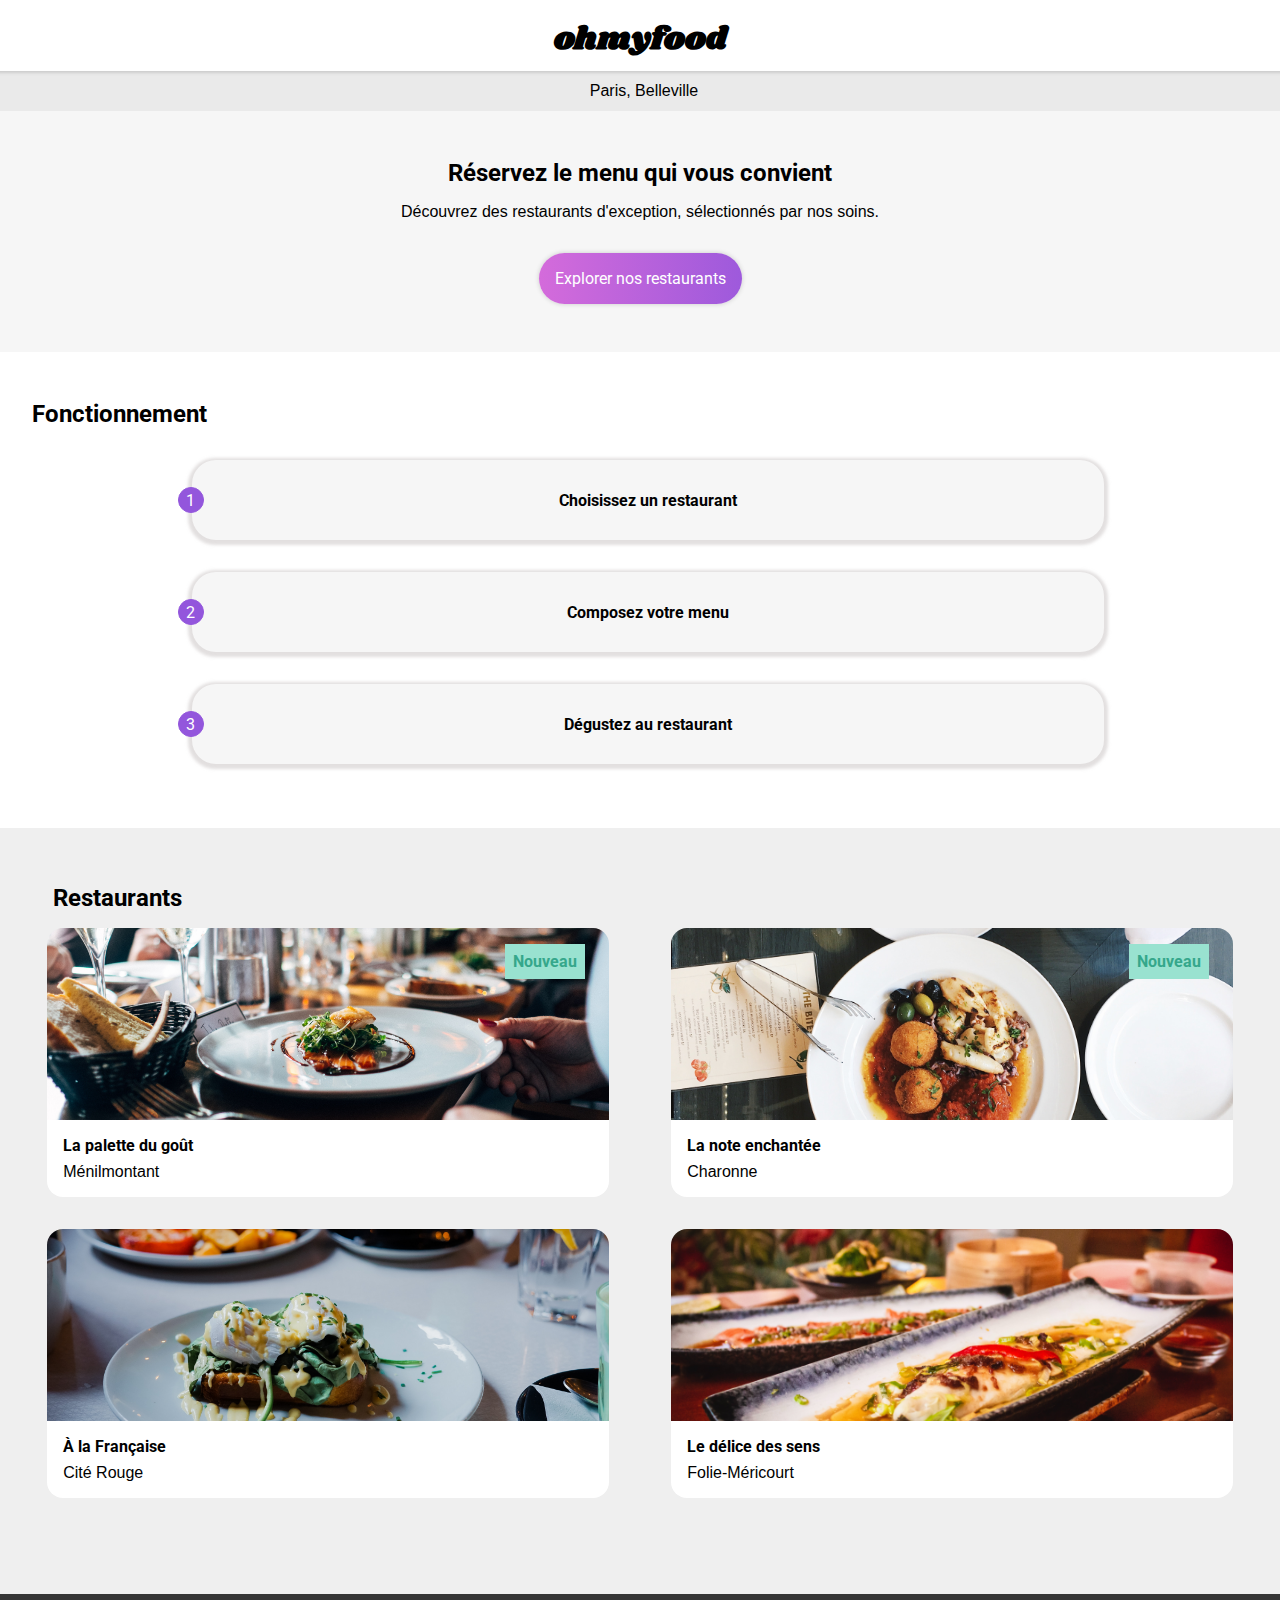
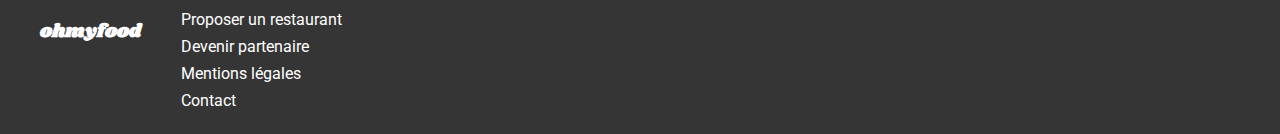
==== commit 9798c1e4: "projet 100% corrections avant soutenance)" ====
--- a/index.html
+++ b/index.html
@@ -12,11 +12,11 @@
 </head>
 
 <body>
-    <section class="loader">
+    <div class="loader">
         <div class="loader__dot one">.</div>
         <div class="loader__dot two">.</div>
         <div class="loader__dot three">.</div>
-    </section>
+    </div>
     <header class="header">
         <h1 class="header__logo">ohmyfood</h1>
         <div class="header__location">
@@ -60,10 +60,10 @@
                     <div class="restaurants__images">
                         <img src="ressources/images/resto1.jpg" alt="La palette du goût">
                     </div>
-                    <figcaption class="restaurants__description">
+                    <div class="restaurants__description">
                         <h3>La palette du goût</h3>
                         <p>Ménilmontant</p>
-                    </figcaption>
+                    </div>
                 </a>
                 <i class="far fa-heart restaurants__like--empty"></i>
                 <i class="fas fa-heart restaurants__like--filled"></i>
@@ -74,10 +74,10 @@
                     <div class="restaurants__images">
                         <img src="ressources/images/resto2.jpg" alt="La note enchantée">
                     </div>
-                    <figcaption class="restaurants__description">
+                    <div class="restaurants__description">
                         <h3>La note enchantée</h3>
                         <p>Charonne</p>
-                    </figcaption>
+                    </div>
                 </a>
                 <i class="far fa-heart restaurants__like--empty"></i>
                 <i class="fas fa-heart restaurants__like--filled"></i>
@@ -87,10 +87,10 @@
                     <div class="restaurants__images">
                         <img src="ressources/images/resto3.jpg" alt="À la Française">
                     </div>
-                    <figcaption class="restaurants__description">
+                    <div class="restaurants__description">
                         <h3>À la Française</h3>
                         <p>Cité Rouge</p>
-                    </figcaption>
+                    </div>
                 </a>
                 <i class="far fa-heart restaurants__like--empty"></i>
                 <i class="fas fa-heart restaurants__like--filled"></i>
@@ -100,10 +100,10 @@
                     <div class="restaurants__images">
                         <img src="ressources/images/resto4.jpg" alt="Le délice des sens">
                     </div>
-                    <figcaption class="restaurants__description">
+                    <div class="restaurants__description">
                         <h3>Le délice des sens</h3>
                         <p>Folie-Méricourt</p>
-                    </figcaption>
+                    </div>
                 </a>
                 <i class="far fa-heart restaurants__like--empty"></i>
                 <i class="fas fa-heart restaurants__like--filled"></i>
--- a/ressources/css/style.css
+++ b/ressources/css/style.css
@@ -3,6 +3,28 @@
 *********************/
 @import url("https://fonts.googleapis.com/css2?family=Roboto:ital,wght@0,100;0,500;1,300&display=swap");
 @import url("https://fonts.googleapis.com/css2?family=Shrikhand&display=swap");
+@keyframes fadeIn {
+  from {
+    top: 4rem;
+    opacity: 0;
+  }
+  to {
+    top: 0rem;
+    opacity: 1;
+  }
+}
+@keyframes rotation {
+  from {
+    transform: rotate(0deg);
+  }
+  to {
+    transform: rotate(360deg);
+  }
+}
+main {
+  background-color: #f6f6f6;
+}
+
 .header-pages {
   display: flex;
   flex-direction: column;
@@ -11,7 +33,7 @@
 .header-pages__link {
   position: absolute;
   left: 1.2rem;
-  top: 0.5rem;
+  top: 1.5rem;
   font-weight: 900;
   font-size: 25px;
   color: black;
@@ -63,9 +85,127 @@
   color: transparent;
   border-radius: 0.5rem;
 }
+@media (min-width: 580px) {
+  .menu {
+    padding: 2rem 4rem 2rem 4rem;
+  }
+}
+.menu hr {
+  height: 0.2rem;
+  width: 2.6rem;
+  border: none;
+  background-color: #99E2D0;
+  margin-left: 0;
+  margin-bottom: 2rem;
+}
+.menu h3, .menu h3, .menu h3 {
+  font-size: 100%;
+}
+@media (min-width: 580px) {
+  .menu__list {
+    display: flex;
+    flex-direction: column;
+    justify-content: center;
+    align-items: center;
+  }
+}
+@media (min-width: 1340px) {
+  .menu__list {
+    margin: 0 10% 0 10%;
+  }
+}
+.menu__title {
+  margin-bottom: 2rem;
+}
+@media (min-width: 580px) {
+  .menu__title {
+    text-align: center;
+  }
+}
 .menu__like--empty, .menu__like--filled {
-  top: 2rem;
+  top: 2.3rem;
   right: 1rem;
+}
+@media (min-width: 375px) {
+  .menu__like--empty, .menu__like--filled {
+    right: 2rem;
+  }
+}
+.menu__list h2 {
+  font-size: 15px;
+  font-weight: lighter;
+  margin-bottom: 0.5rem;
+}
+.menu__starter, .menu__maincourse, .menu__dessert {
+  background-color: white;
+  border-radius: 1rem;
+  box-shadow: 0 0 10px #0000002e;
+  margin-bottom: 2rem;
+  height: 4rem;
+  position: relative;
+  padding-left: 1rem;
+  padding-top: 1rem;
+  animation: fadeIn 0.7s ease-in both, top 0.5s linear;
+}
+@media (min-width: 580px) {
+  .menu__starter, .menu__maincourse, .menu__dessert {
+    width: 70%;
+  }
+}
+.menu__starter:hover .menu__description, .menu__maincourse:hover .menu__description, .menu__dessert:hover .menu__description {
+  width: 50%;
+}
+.menu__starter:hover .menu__price, .menu__maincourse:hover .menu__price, .menu__dessert:hover .menu__price {
+  left: 65%;
+}
+.menu__starter:hover .menu__check, .menu__maincourse:hover .menu__check, .menu__dessert:hover .menu__check {
+  left: 80%;
+  visibility: visible;
+  width: 20%;
+}
+.menu__starter:hover .menu__check i, .menu__starter:hover .menu__check i, .menu__starter:hover .menu__check i, .menu__maincourse:hover .menu__check i, .menu__maincourse:hover .menu__check i, .menu__maincourse:hover .menu__check i, .menu__dessert:hover .menu__check i, .menu__dessert:hover .menu__check i, .menu__dessert:hover .menu__check i {
+  animation: rotation 0.3s linear 0.3s;
+  visibility: visible;
+}
+.menu__description {
+  text-overflow: ellipsis;
+  overflow: hidden;
+  white-space: nowrap;
+  position: absolute;
+  top: 3rem;
+  font-size: 95%;
+  width: 70%;
+}
+.menu__price {
+  position: absolute;
+  top: 3rem;
+  font-weight: bold;
+  left: 85%;
+}
+.menu__check {
+  position: absolute;
+  background-color: #99E2D0;
+  height: 100%;
+  display: flex;
+  align-items: center;
+  bottom: 0rem;
+  width: 0%;
+  justify-content: center;
+  border-top-right-radius: 0.9rem;
+  border-bottom-right-radius: 0.9rem;
+  left: 100%;
+  color: #fff;
+  font-size: 1.375rem;
+  visibility: hidden;
+  transition: all 0.3s;
+}
+.menu__check__check i {
+  visibility: hidden;
+}
+.menu__order {
+  display: flex;
+  justify-content: center;
+  margin-top: 2rem;
 }
 .menu__button {
   font-family: "Roboto", sans-serif;
@@ -79,6 +219,10 @@
   background-position: 80%;
   box-shadow: 0 0 5px #0000002e;
   margin-bottom: 3rem;
+  width: 9rem;
+  text-align: center;
+}
+.menu__button:hover {
   transform: scale(1.05);
   background-position: 30%;
 }
@@ -93,7 +237,8 @@
 }
 
 h1,
-.footer__title, .menu__title {
+.footer__title,
+.menu__title {
   font-family: "Shrikhand", cursive;
 }
 
@@ -194,7 +339,7 @@
   height: 2.5rem;
   box-shadow: inset 0px 11px 3px -9px #ccc;
 }
-.header__location__marker {
+.header__marker {
   margin-right: 0.5rem;
 }
 
